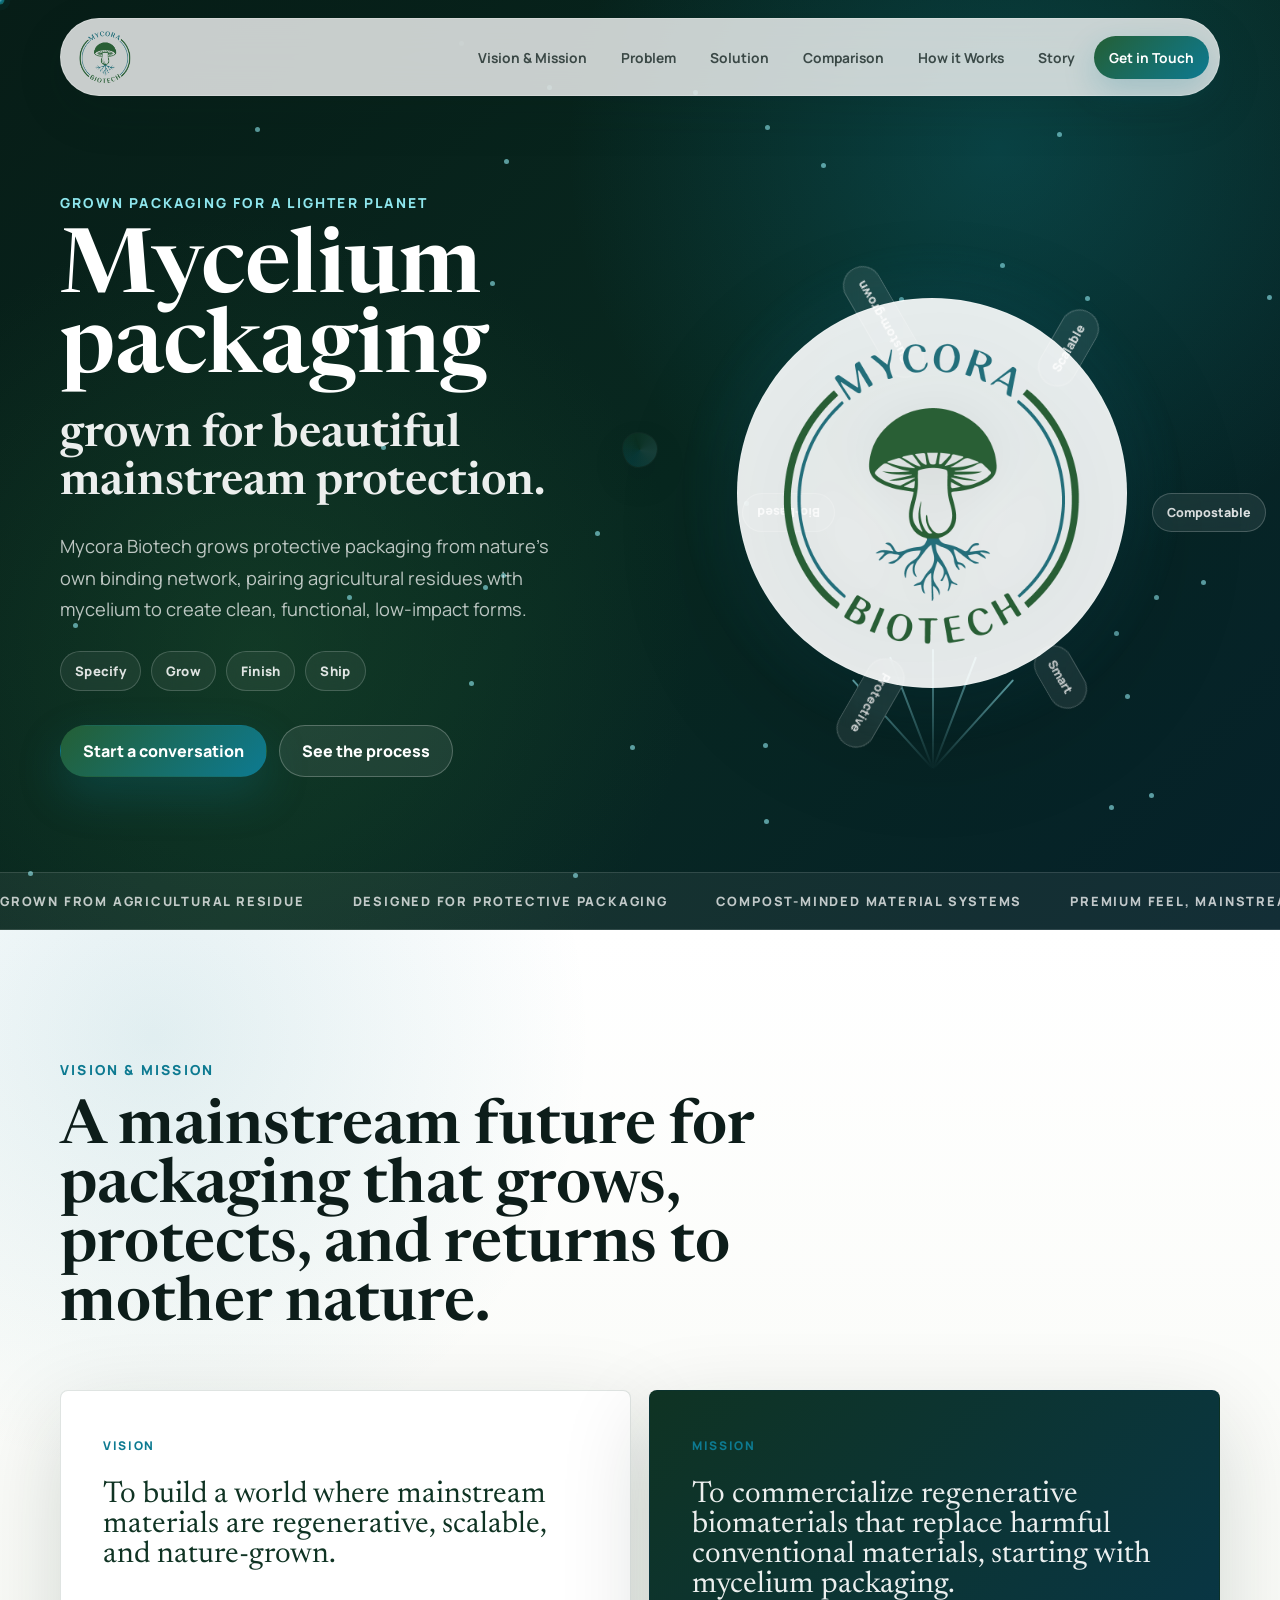
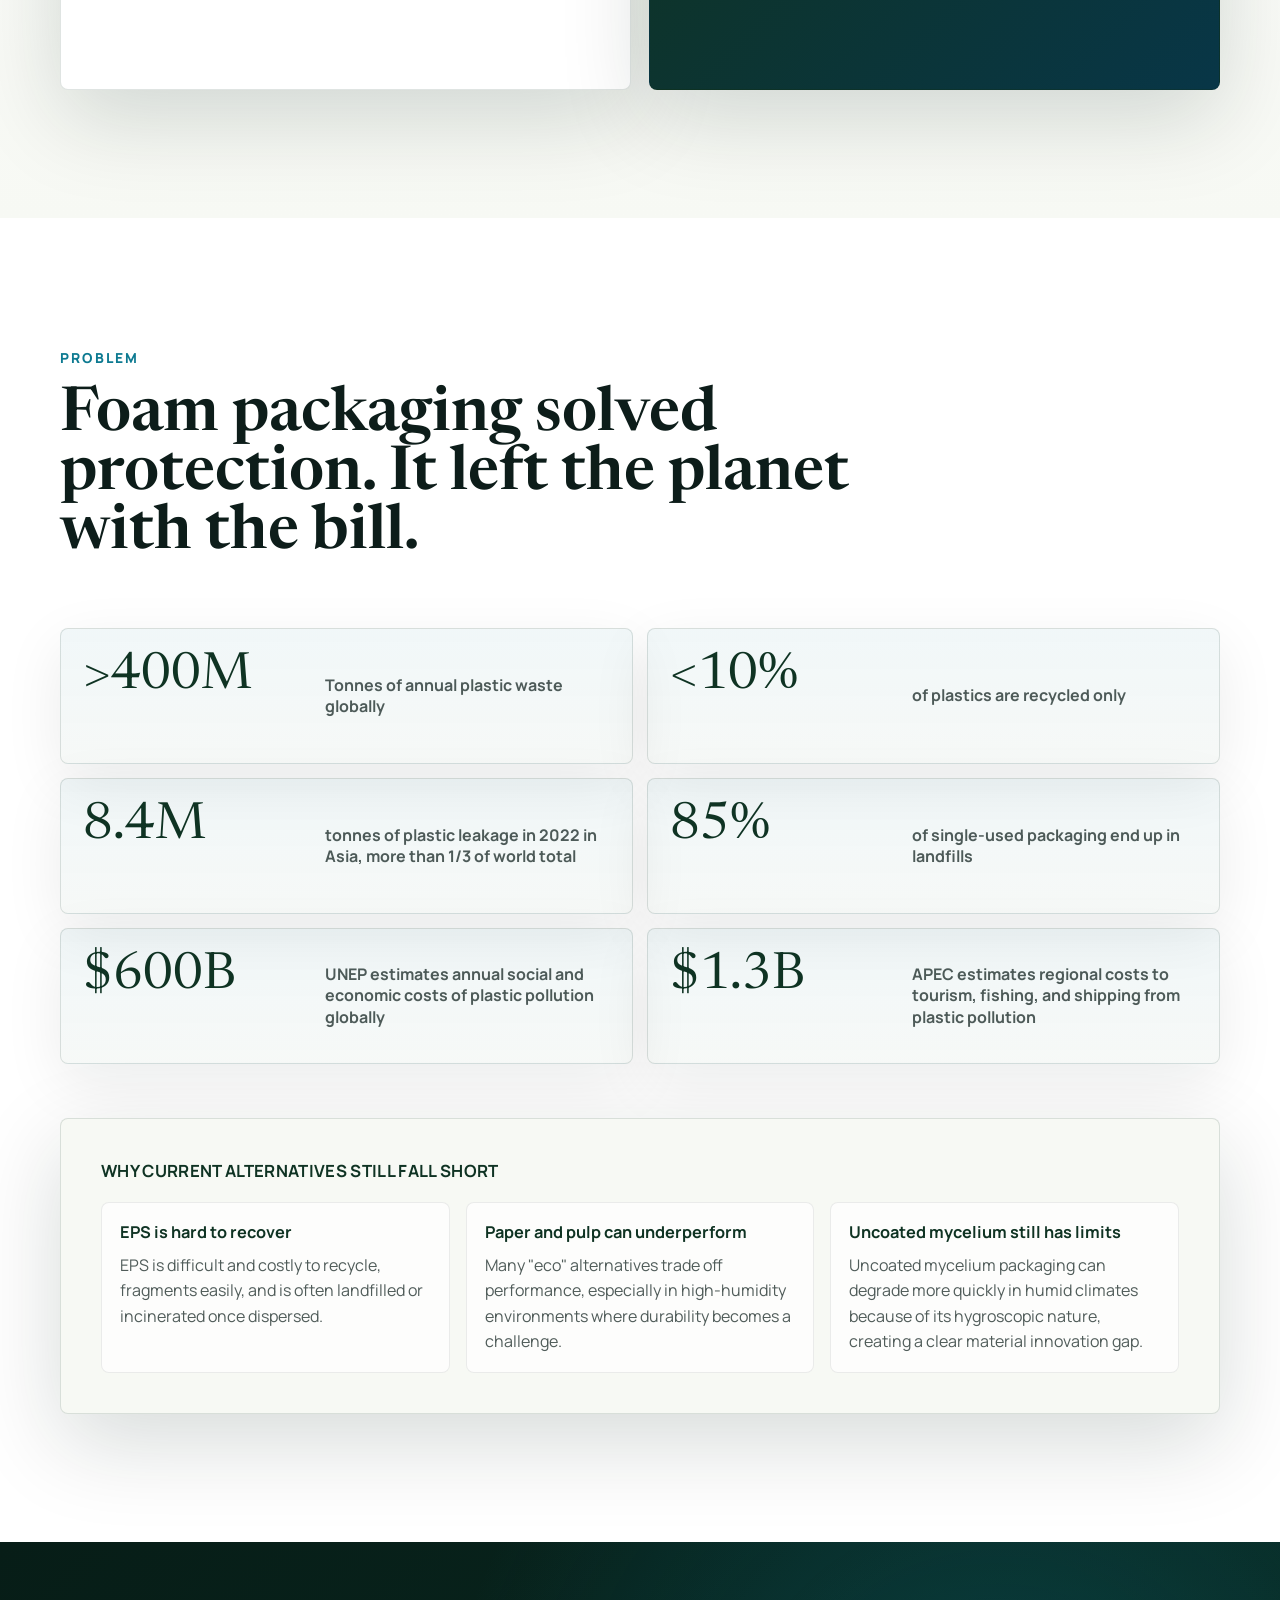
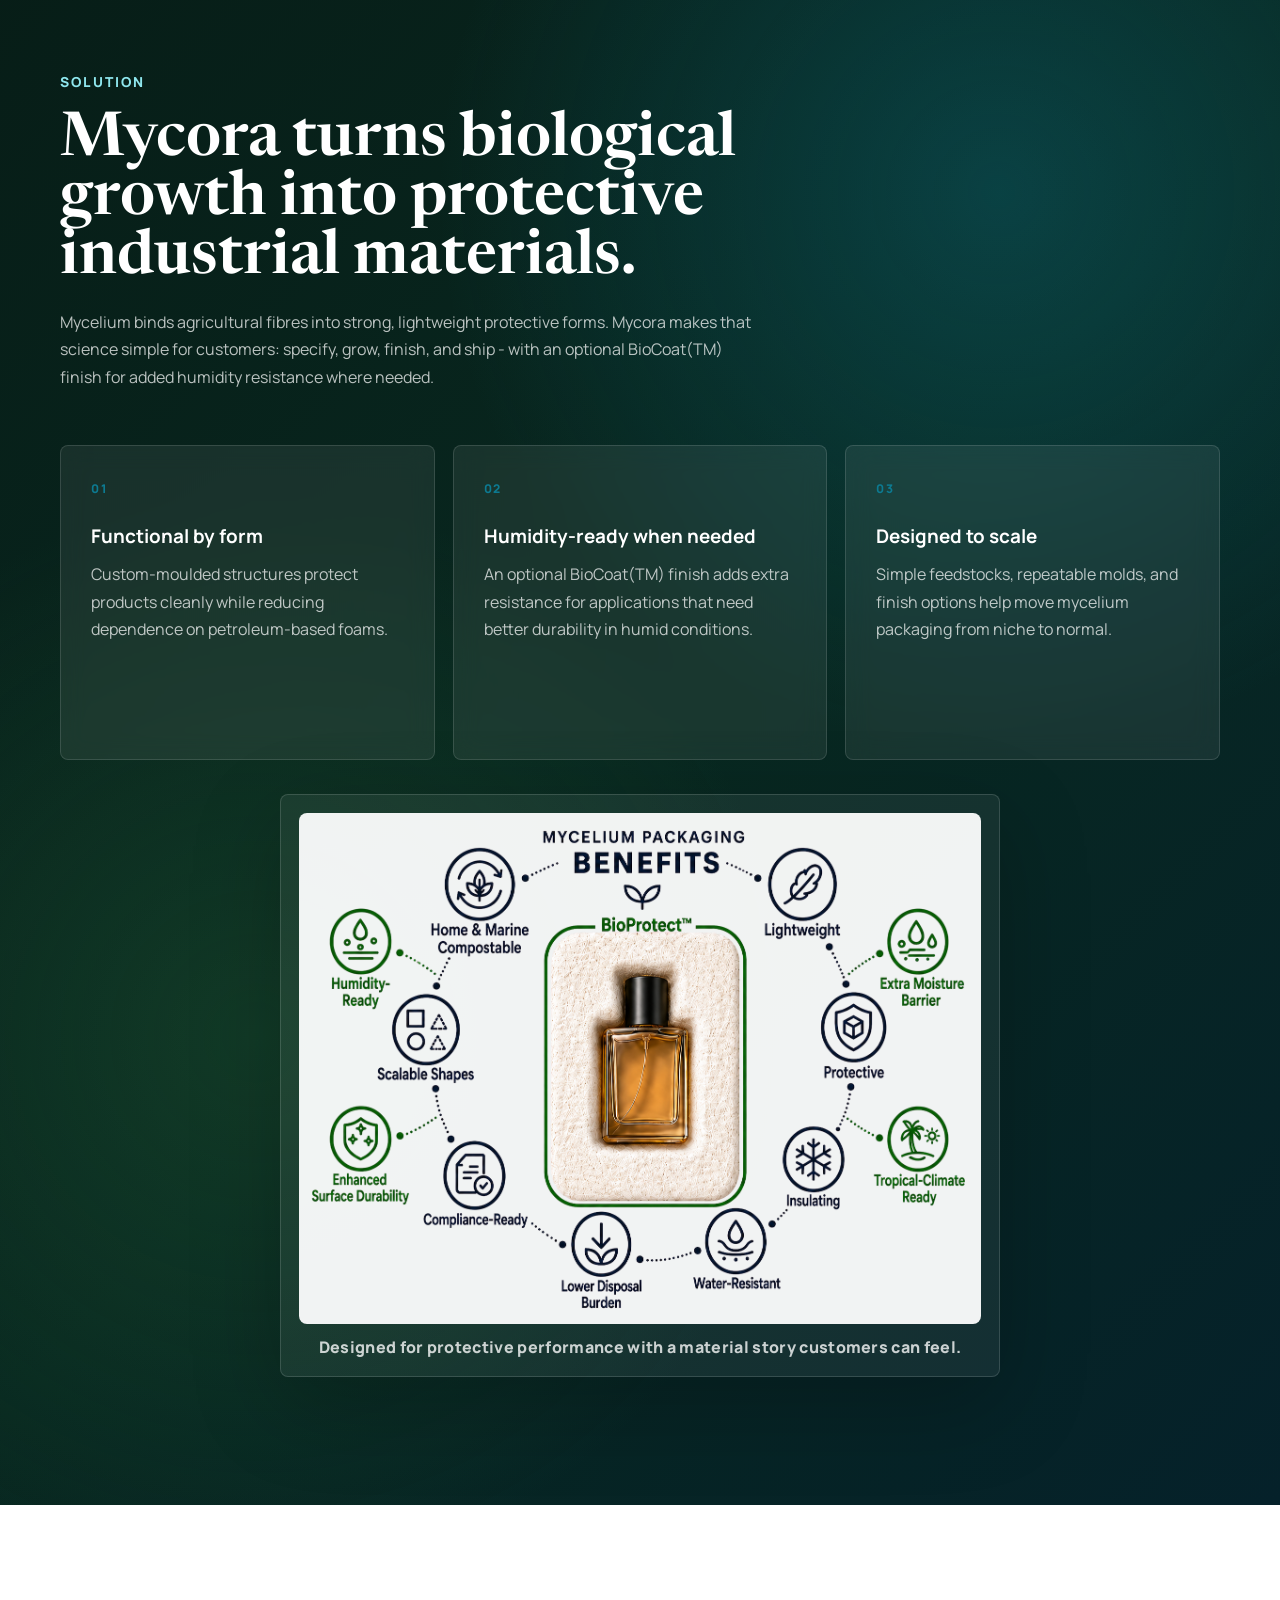
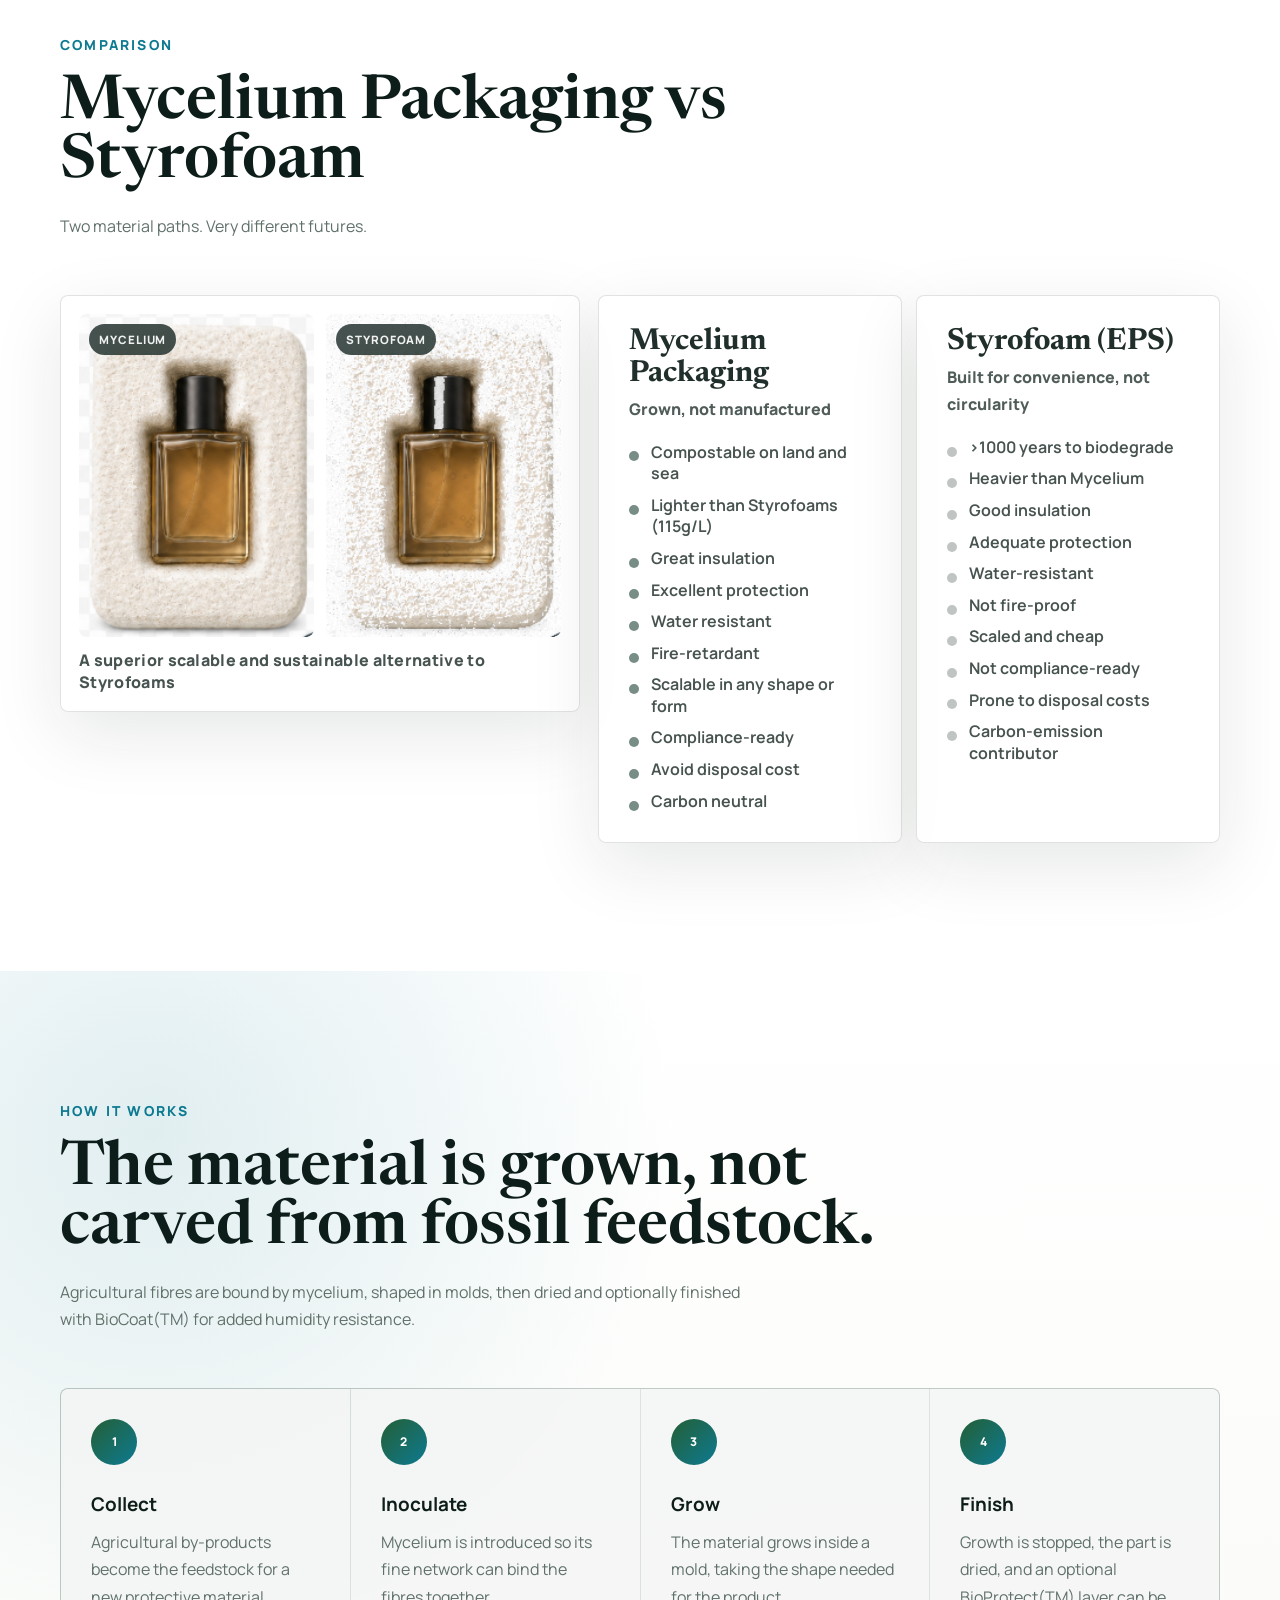
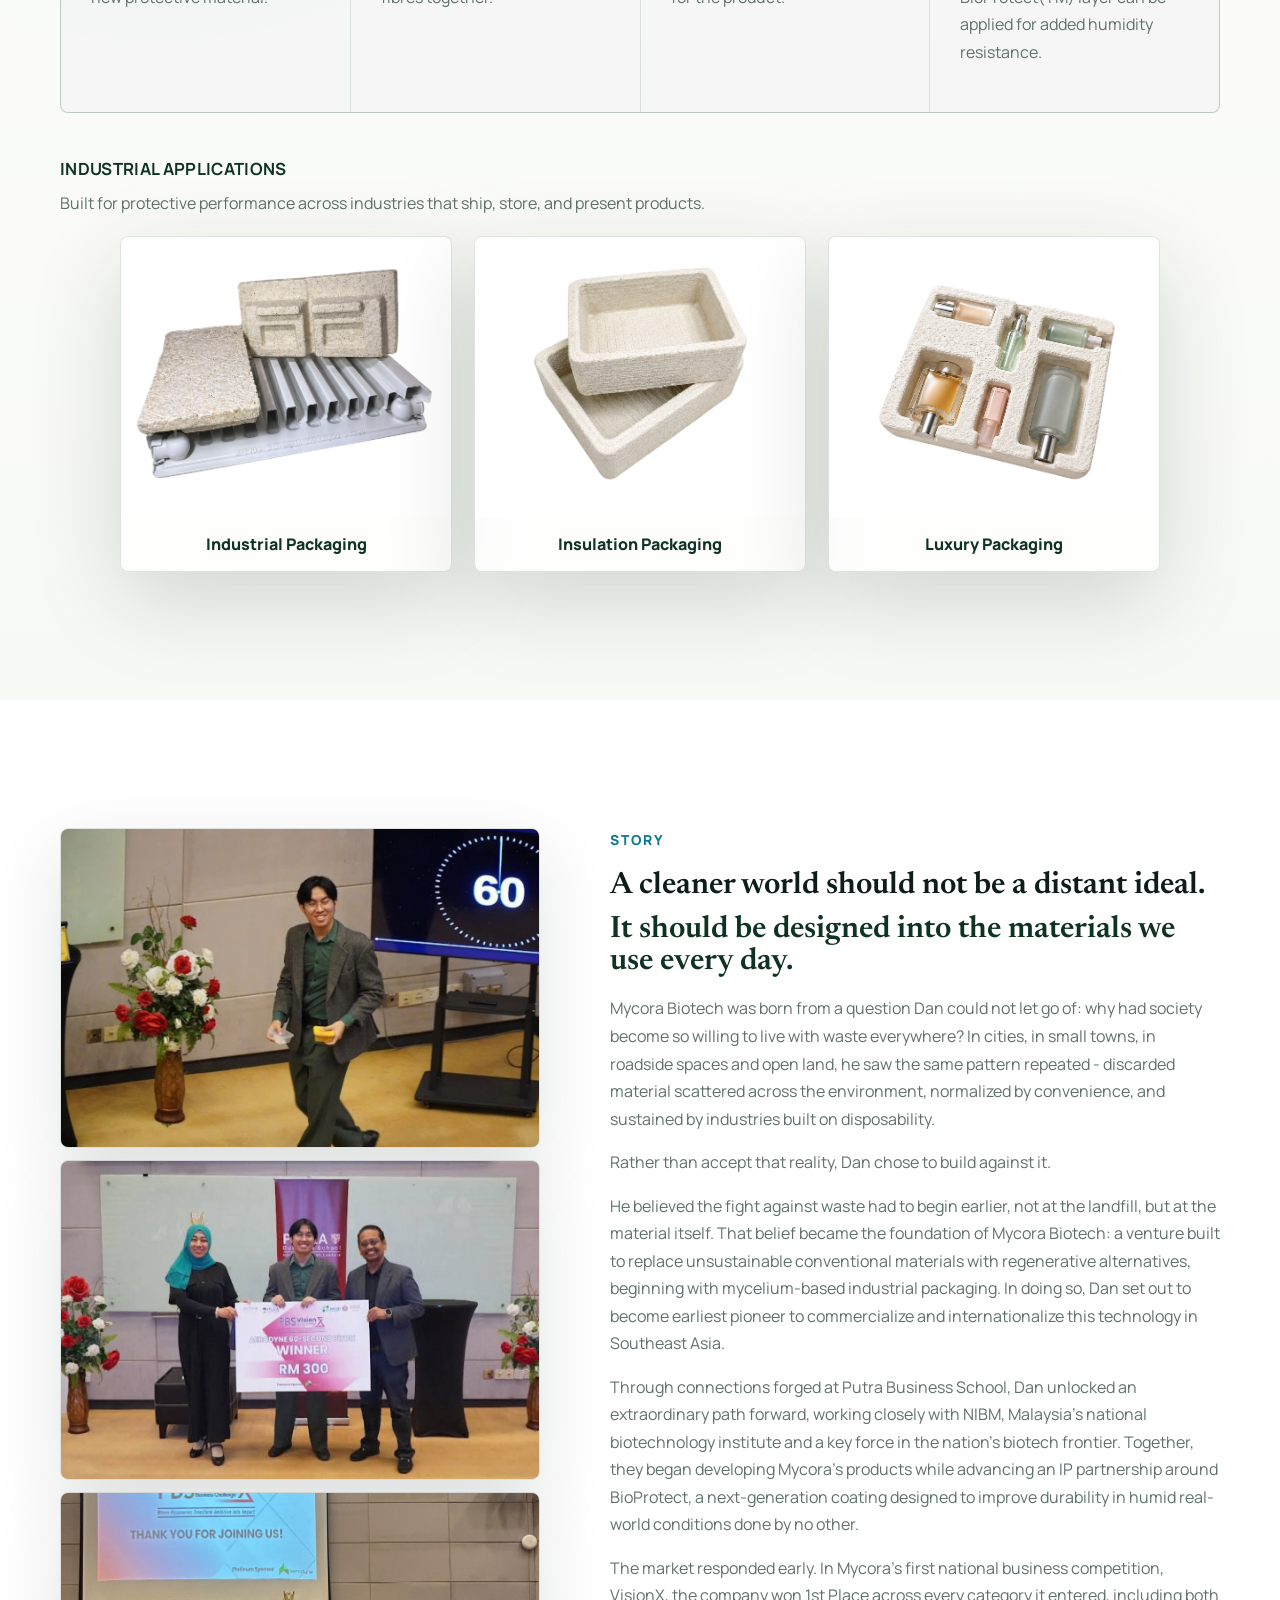
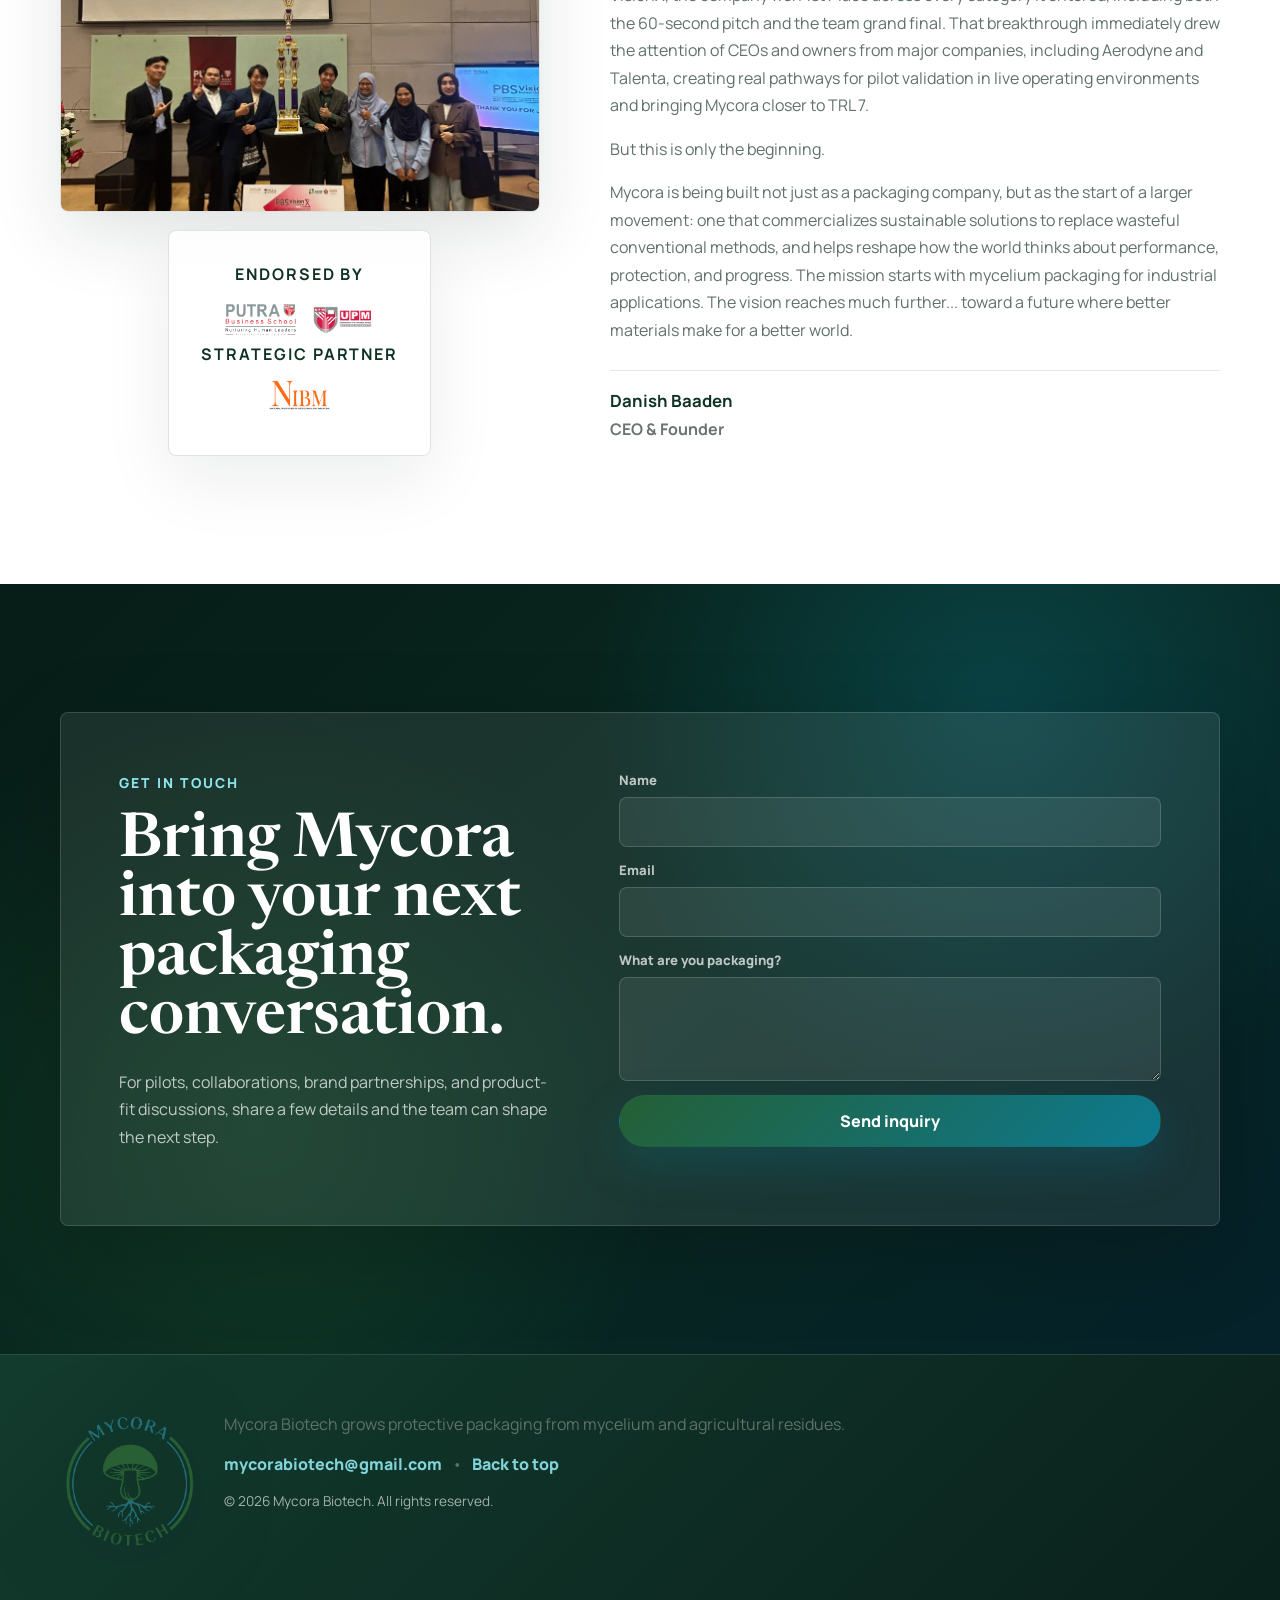
==== docs/index.html @ 782b8b65 "Publish site from docs for GitHub Pages" ====
﻿<!doctype html>
<html lang="en">
  <head>
    <meta charset="UTF-8" />
    <meta name="viewport" content="width=device-width, initial-scale=1.0" />
    <title>Mycora Biotech | Mycelium Packaging for a Mainstream Future</title>
    <meta
      name="description"
      content="Mycora Biotech creates functional, high-quality mycelium packaging designed to move sustainable protective packaging from premium niche to global mainstream."
    />
    <meta name="theme-color" content="#0f3323" />
    <link rel="icon" href="assets/favicon.png" type="image/png" />
    <link rel="shortcut icon" href="assets/favicon.png" type="image/png" />
    <link rel="apple-touch-icon" href="assets/favicon.png" />
    <link rel="preconnect" href="https://fonts.googleapis.com" />
    <link rel="preconnect" href="https://fonts.gstatic.com" crossorigin />
    <link
      href="https://fonts.googleapis.com/css2?family=Manrope:wght@300;400;500;600;700;800&family=Newsreader:opsz,wght@6..72,500;6..72,600&display=swap"
      rel="stylesheet"
    />
    <link rel="stylesheet" href="styles.css" />
  </head>
  <body>
    <div class="cursor" aria-hidden="true"></div>
    <div class="cursor-ring" aria-hidden="true"></div>

    <header class="site-header" data-header>
      <a class="brand" href="#top" aria-label="Mycora Biotech home">
        <img src="assets/mycora-logo.png" alt="Mycora Biotech logo" />
      </a>
      <button class="menu-toggle" type="button" aria-label="Open navigation" aria-expanded="false" data-menu-toggle>
        <span></span>
        <span></span>
      </button>
      <nav class="nav-links" data-nav>
        <a href="#vision">Vision &amp; Mission</a>
        <a href="#problem">Problem</a>
        <a href="#solution">Solution</a>
        <a href="#compare">Comparison</a>
        <a href="#how">How it Works</a>
        <a href="#story">Story</a>
        <a class="nav-cta" href="#contact">Get in Touch</a>
      </nav>
    </header>

    <main id="top">
      <section class="hero section-dark">
        <div class="hero-particles" aria-hidden="true"></div>
        <div class="hero-grid">
            <div class="hero-copy reveal">
              <p class="eyebrow">Grown packaging for a lighter planet</p>
            <h1>
              <span class="hero-title">Mycelium packaging</span>
              <span class="hero-subtitle">grown for beautiful mainstream protection.</span>
            </h1>
            <p class="hero-lede">
              Mycora Biotech grows protective packaging from nature's own binding network, pairing agricultural
              residues with mycelium to create clean, functional, low-impact forms.
            </p>
            <div class="hero-chips" aria-label="Process highlights">
              <span>Specify</span>
              <span>Grow</span>
              <span>Finish</span>
              <span>Ship</span>
            </div>
            <div class="hero-actions">
              <a class="button primary" href="#contact">Start a conversation</a>
              <a class="button ghost" href="#how">See the process</a>
            </div>
          </div>

          <div class="hero-stage reveal reveal-delay-1" aria-label="Animated Mycora mycelium packaging system">
            <div class="stage-glow"></div>
            <div class="orbit orbit-one">
              <span>Compostable</span>
              <span>Protective</span>
              <span>Custom-grown</span>
            </div>
            <div class="orbit orbit-two">
              <span>Smart</span>
              <span>Bio-based</span>
              <span>Scalable</span>
            </div>
            <div class="logo-shell">
              <img src="assets/mycora-logo.png" alt="" />
            </div>
            <div class="root-lines" aria-hidden="true">
              <i></i><i></i><i></i><i></i><i></i>
            </div>
          </div>
        </div>
        <div class="ticker" aria-hidden="true">
          <div class="ticker-track">
            <span>grown from agricultural residue</span>
            <span>designed for protective packaging</span>
            <span>compost-minded material systems</span>
            <span>premium feel, mainstream ambition</span>
            <span>grown from agricultural residue</span>
            <span>designed for protective packaging</span>
            <span>compost-minded material systems</span>
            <span>premium feel, mainstream ambition</span>
          </div>
        </div>
      </section>

      <section id="vision" class="section section-light vision-section">
        <div class="section-heading reveal">
          <p class="eyebrow">Vision &amp; Mission</p>
          <h2>A mainstream future for packaging that grows, protects, and returns to mother nature.</h2>
        </div>
        <div class="statement-grid">
          <article class="statement-card reveal reveal-delay-1">
            <span>Vision</span>
            <p>To build a world where mainstream materials are regenerative, scalable, and nature-grown.</p>
          </article>
          <article class="statement-card dark-card reveal reveal-delay-2">
            <span>Mission</span>
            <p>To commercialize regenerative biomaterials that replace harmful conventional materials, starting with mycelium packaging.</p>
          </article>
        </div>
      </section>

      <section id="problem" class="section section-white problem-section">
        <div class="section-heading reveal">
          <p class="eyebrow">Problem</p>
          <h2>Foam packaging solved protection. It left the planet with the bill.</h2>
        </div>
        <div class="problem-grid reveal reveal-delay-2" aria-label="Plastic waste impact highlights">
          <article class="impact-card">
            <span class="impact-num">&gt;400M</span>
            <span class="impact-desc">Tonnes of annual plastic waste globally</span>
          </article>
          <article class="impact-card">
            <span class="impact-num">&lt;10%</span>
            <span class="impact-desc">of plastics are recycled only</span>
          </article>
          <article class="impact-card">
            <span class="impact-num">8.4M</span>
            <span class="impact-desc">tonnes of plastic leakage in 2022 in Asia, more than 1/3 of world total</span>
          </article>
          <article class="impact-card">
            <span class="impact-num">85%</span>
            <span class="impact-desc">of single-used packaging end up in landfills</span>
          </article>
          <article class="impact-card">
            <span class="impact-num">$600B</span>
            <span class="impact-desc">
              UNEP estimates annual social and economic costs of plastic pollution globally
            </span>
          </article>
          <article class="impact-card">
            <span class="impact-num">$1.3B</span>
            <span class="impact-desc">
              APEC estimates regional costs to tourism, fishing, and shipping from plastic pollution
            </span>
          </article>
        </div>

        <div class="fall-short reveal reveal-delay-3">
          <h3>Why current alternatives still fall short</h3>
          <div class="fall-short-list">
            <article>
              <strong>EPS is hard to recover</strong>
              <p>
                EPS is difficult and costly to recycle, fragments easily, and is often landfilled or incinerated once
                dispersed.
              </p>
            </article>
            <article>
              <strong>Paper and pulp can underperform</strong>
              <p>
                Many "eco" alternatives trade off performance, especially in high-humidity environments where
                durability becomes a challenge.
              </p>
            </article>
            <article>
              <strong>Uncoated mycelium still has limits</strong>
              <p>
                Uncoated mycelium packaging can degrade more quickly in humid climates because of its hygroscopic
                nature, creating a clear material innovation gap.
              </p>
            </article>
          </div>
        </div>
      </section>

      <section id="solution" class="section section-dark solution-section">
        <div class="section-heading reveal">
          <p class="eyebrow">Solution</p>
          <h2>Mycora turns biological growth into protective industrial materials.</h2>
          <p>
            Mycelium binds agricultural fibres into strong, lightweight protective forms. Mycora makes that science
            simple for customers: specify, grow, finish, and ship - with an optional BioCoat(TM) finish for added humidity
            resistance where needed.
          </p>
        </div>
        <div class="solution-grid">
          <article class="feature reveal reveal-delay-1">
            <span class="feature-icon">01</span>
            <h3>Functional by form</h3>
            <p>Custom-moulded structures protect products cleanly while reducing dependence on petroleum-based foams.</p>
          </article>
          <article class="feature reveal reveal-delay-2">
            <span class="feature-icon">02</span>
            <h3>Humidity-ready when needed</h3>
            <p>
              An optional BioCoat(TM) finish adds extra resistance for applications that need better durability in humid
              conditions.
            </p>
          </article>
          <article class="feature reveal reveal-delay-3">
            <span class="feature-icon">03</span>
            <h3>Designed to scale</h3>
            <p>
              Simple feedstocks, repeatable molds, and finish options help move mycelium packaging from niche to normal.
            </p>
          </article>
        </div>

        <div class="solution-media reveal reveal-delay-2">
          <figure class="diagram-figure">
            <img src="assets/mycelium-benefits-transparent.png" alt="Mycelium packaging benefits diagram" />
            <figcaption>Designed for protective performance with a material story customers can feel.</figcaption>
          </figure>
        </div>
      </section>

      <section id="compare" class="section section-white compare-section">
        <div class="section-heading reveal">
          <p class="eyebrow">Comparison</p>
          <h2>Mycelium Packaging vs Styrofoam</h2>
          <p>Two material paths. Very different futures.</p>
        </div>
        <div class="compare-board reveal reveal-delay-1">
          <figure class="insert-figure compare-figure">
            <div class="insert-grid" aria-label="Mycelium and Styrofoam inserts">
              <div class="insert-shot">
                <span>Mycelium</span>
                <img src="assets/mycelium-insert.png" alt="Mycelium packaging insert holding a perfume bottle" />
              </div>
              <div class="insert-shot insert-shot-eps">
                <span>Styrofoam</span>
                <img src="assets/styrofoam-insert.png" alt="Styrofoam insert holding a perfume bottle" />
              </div>
            </div>
            <figcaption>A superior scalable and sustainable alternative to Styrofoams</figcaption>
          </figure>

          <div class="compare-cols" aria-label="Mycelium vs EPS comparison">
            <article class="compare-col">
              <h3>Mycelium Packaging</h3>
              <p class="compare-sub">Grown, not manufactured</p>
              <ul>
                <li>Compostable on land and sea</li>
                <li>Lighter than Styrofoams (115g/L)</li>
                <li>Great insulation</li>
                <li>Excellent protection</li>
                <li>Water resistant</li>
                <li>Fire-retardant</li>
                <li>Scalable in any shape or form</li>
                <li>Compliance-ready</li>
                <li>Avoid disposal cost</li>
                <li>Carbon neutral</li>
              </ul>
            </article>
            <article class="compare-col eps-col">
              <h3>Styrofoam (EPS)</h3>
              <p class="compare-sub">Built for convenience, not circularity</p>
              <ul>
                <li>&gt;1000 years to biodegrade</li>
                <li>Heavier than Mycelium</li>
                <li>Good insulation</li>
                <li>Adequate protection</li>
                <li>Water-resistant</li>
                <li>Not fire-proof</li>
                <li>Scaled and cheap</li>
                <li>Not compliance-ready</li>
                <li>Prone to disposal costs</li>
                <li>Carbon-emission contributor</li>
              </ul>
            </article>
          </div>
        </div>
      </section>

      <section id="how" class="section section-light process-section">
        <div class="section-heading reveal">
          <p class="eyebrow">How it Works</p>
          <h2>The material is grown, not carved from fossil feedstock.</h2>
          <p class="subline">
            Agricultural fibres are bound by mycelium, shaped in molds, then dried and optionally finished with BioCoat(TM)
            for added humidity resistance.
          </p>
        </div>
        <div class="process-line">
          <article class="process-step reveal">
            <span>1</span>
            <h3>Collect</h3>
            <p>Agricultural by-products become the feedstock for a new protective material.</p>
          </article>
          <article class="process-step reveal reveal-delay-1">
            <span>2</span>
            <h3>Inoculate</h3>
            <p>Mycelium is introduced so its fine network can bind the fibres together.</p>
          </article>
          <article class="process-step reveal reveal-delay-2">
            <span>3</span>
            <h3>Grow</h3>
            <p>The material grows inside a mold, taking the shape needed for the product.</p>
          </article>
          <article class="process-step reveal reveal-delay-3">
            <span>4</span>
            <h3>Finish</h3>
            <p>
              Growth is stopped, the part is dried, and an optional BioProtect(TM) layer can be applied for added humidity
              resistance.
            </p>
          </article>
        </div>

        <div class="apps-block reveal reveal-delay-2">
          <div class="apps-head">
            <h3>Industrial Applications</h3>
            <p>Built for protective performance across industries that ship, store, and present products.</p>
          </div>
          <div class="apps-grid" aria-label="Industrial applications">
            <article class="app-card">
              <img src="assets/industrial-packaging.png" alt="Industrial packaging example" />
              <span>Industrial Packaging</span>
            </article>
            <article class="app-card">
              <img src="assets/insulation-packaging.png" alt="Insulation packaging example" />
              <span>Insulation Packaging</span>
            </article>
            <article class="app-card">
              <img src="assets/luxury-packaging.png" alt="Luxury packaging example" />
              <span>Luxury Packaging</span>
            </article>
          </div>
        </div>
      </section>

      <section id="story" class="section section-white story-section">
        <div class="story-layout story-long">
          <div class="story-visual reveal">
            <div class="story-photos">
              <img src="assets/story-visionx-2.jpeg" alt="Person presenting at a business competition event" />
              <img src="assets/story-visionx-3.jpeg" alt="People holding an award check at an event" />
              <img src="assets/story-visionx-1.jpeg" alt="Group photo with a trophy and a champion banner" />
            </div>

            <div class="story-endorse">
              <h3>Endorsed by</h3>
              <div class="logo-row" aria-label="Endorsed by logos">
                <img src="assets/pbs-logo.png" alt="Putra Business School logo" />
                <img src="assets/upm-logo.png" alt="UPM logo" />
              </div>
              <h3 class="endorse-sub">Strategic partner</h3>
              <div class="logo-row" aria-label="Strategic partner logo">
                <img src="assets/nibm-logo.png" alt="NIBM logo" />
              </div>
            </div>
          </div>
          <div class="reveal reveal-delay-1">
            <p class="eyebrow">Story</p>
            <h2 class="story-headline">
              <span>A cleaner world should not be a distant ideal.</span>
              <span class="story-line2">It should be designed into the materials we use every day.</span>
            </h2>

            <p>
              Mycora Biotech was born from a question Dan could not let go of: why had society become so willing to
              live with waste everywhere? In cities, in small towns, in roadside spaces and open land, he saw the same
              pattern repeated - discarded material scattered across the environment, normalized by convenience, and
              sustained by industries built on disposability.
            </p>
            <p>Rather than accept that reality, Dan chose to build against it.</p>
            <p>
              He believed the fight against waste had to begin earlier, not at the landfill, but at the material
              itself. That belief became the foundation of Mycora Biotech: a venture built to replace unsustainable
              conventional materials with regenerative alternatives, beginning with mycelium-based industrial
              packaging. In doing so, Dan set out to become earliest pioneer to commercialize and internationalize this
              technology in Southeast Asia.
            </p>
            <p>
              Through connections forged at Putra Business School, Dan unlocked an extraordinary path forward, working
              closely with NIBM, Malaysia's national biotechnology institute and a key force in the nation's biotech
              frontier. Together, they began developing Mycora's products while advancing an IP partnership around
              BioProtect, a next-generation coating designed to improve durability in humid real-world conditions done
              by no other.
            </p>
            <p>
              The market responded early. In Mycora's first national business competition, VisionX, the company won 1st
              Place across every category it entered, including both the 60-second pitch and the team grand final. That
              breakthrough immediately drew the attention of CEOs and owners from major companies, including Aerodyne
              and Talenta, creating real pathways for pilot validation in live operating environments and bringing
              Mycora closer to TRL 7.
            </p>
            <p>But this is only the beginning.</p>
            <p>
              Mycora is being built not just as a packaging company, but as the start of a larger movement: one that
              commercializes sustainable solutions to replace wasteful conventional methods, and helps reshape how the
              world thinks about performance, protection, and progress. The mission starts with mycelium packaging for
              industrial applications. The vision reaches much further... toward a future where better materials make
              for a better world.
            </p>

            <div class="story-signature">
              <strong>Danish Baaden</strong>
              <span>CEO &amp; Founder</span>
            </div>
          </div>
        </div>
      </section>

      <section id="contact" class="section section-dark contact-section">
        <div class="contact-shell reveal">
          <div>
            <p class="eyebrow">Get in Touch</p>
            <h2>Bring Mycora into your next packaging conversation.</h2>
            <p>
              For pilots, collaborations, brand partnerships, and product-fit discussions, share a few details and the
              team can shape the next step.
            </p>
          </div>
          <form class="contact-form" action="mailto:hello@mycora.biotech" method="post" enctype="text/plain">
            <label>
              <span>Name</span>
              <input name="name" autocomplete="name" required />
            </label>
            <label>
              <span>Email</span>
              <input type="email" name="email" autocomplete="email" required />
            </label>
            <label>
              <span>What are you packaging?</span>
              <textarea name="message" rows="4" required></textarea>
            </label>
            <button class="button primary" type="submit">Send inquiry</button>
          </form>
        </div>
      </section>
    </main>

    <footer class="site-footer">
      <div class="footer-inner">
        <img class="footer-mark" src="assets/mycora-logo.png" alt="Mycora Biotech" />
        <div class="footer-meta">
          <p>Mycora Biotech grows protective packaging from mycelium and agricultural residues.</p>
          <p class="footer-links">
            <a href="mailto:mycorabiotech@gmail.com">mycorabiotech@gmail.com</a>
            <span aria-hidden="true">•</span>
            <a href="#top">Back to top</a>
          </p>
          <p class="footer-small">© <span id="year"></span> Mycora Biotech. All rights reserved.</p>
        </div>
      </div>
    </footer>

    <script src="script.js"></script>
  </body>
</html>
---- docs/styles.css ----
:root {
  --white: #ffffff;
  --paper: #f7f9f4;
  --mist: #e7f0ed;
  --green: #245f35;
  --green-dark: #0f3323;
  --green-deep: #071d17;
  --blue: #0d7a91;
  --blue-soft: #d8eef2;
  --ink: #0d1d1a;
  --muted: #60716a;
  --line: rgba(15, 51, 35, 0.13);
  --shadow: 0 28px 90px rgba(7, 29, 23, 0.16);
  --ease: cubic-bezier(0.16, 1, 0.3, 1);
}

* {
  box-sizing: border-box;
}

html {
  scroll-behavior: smooth;
}

body {
  margin: 0;
  font-family: "Manrope", system-ui, sans-serif;
  color: var(--ink);
  background: var(--paper);
  cursor: none;
  overflow-x: hidden;
}

a,
button,
input,
textarea {
  font: inherit;
}

a {
  color: inherit;
  text-decoration: none;
}

img {
  display: block;
  max-width: 100%;
}

.cursor,
.cursor-ring {
  position: fixed;
  z-index: 1000;
  left: 0;
  top: 0;
  pointer-events: none;
  transform: translate(-50%, -50%);
}

.cursor {
  width: 9px;
  height: 9px;
  border-radius: 999px;
  background: radial-gradient(circle at 30% 30%, #b9fff7, rgba(13, 122, 145, 0.95) 55%, rgba(36, 95, 53, 0.9));
  box-shadow: 0 0 0 6px rgba(13, 122, 145, 0.08);
  opacity: 0.95;
}

.cursor-ring {
  width: 34px;
  height: 34px;
  border: 0;
  border-radius: 46% 54% 56% 44% / 44% 46% 54% 56%;
  background:
    conic-gradient(
      from 220deg,
      rgba(13, 122, 145, 0.28),
      rgba(36, 95, 53, 0.24),
      rgba(142, 230, 237, 0.18),
      rgba(13, 122, 145, 0.28)
    );
  box-shadow: 0 0 0 1px rgba(255, 255, 255, 0.04), 0 14px 40px rgba(7, 29, 23, 0.18);
  filter: saturate(1.05);
  opacity: 0.68;
  animation: cursor-blob 6.2s ease-in-out infinite;
  transition: width 0.22s var(--ease), height 0.22s var(--ease), opacity 0.22s var(--ease), filter 0.22s var(--ease);
  transform: translate(-50%, -50%) rotate(var(--ring-rot, 0deg));
}

.cursor-ring.is-active {
  width: 50px;
  height: 50px;
  opacity: 0.82;
  filter: saturate(1.15) brightness(1.02);
}

.cursor-ring.is-press {
  width: 58px;
  height: 58px;
  opacity: 0.92;
}

.site-header {
  position: fixed;
  z-index: 100;
  top: 18px;
  left: 50%;
  display: flex;
  width: min(1160px, calc(100% - 32px));
  align-items: center;
  justify-content: space-between;
  gap: 24px;
  padding: 10px 10px 10px 16px;
  border: 1px solid rgba(255, 255, 255, 0.22);
  border-radius: 999px;
  background: rgba(255, 255, 255, 0.78);
  box-shadow: 0 16px 50px rgba(7, 29, 23, 0.12);
  backdrop-filter: blur(24px);
  transform: translateX(-50%);
  animation: slide-down 0.8s var(--ease) both;
}

.brand img {
  width: 56px;
  height: 56px;
  object-fit: contain;
}

.nav-links {
  display: flex;
  align-items: center;
  gap: 4px;
}

.nav-links a {
  padding: 12px 15px;
  border-radius: 999px;
  color: rgba(13, 29, 26, 0.76);
  font-size: 0.86rem;
  font-weight: 700;
  transition: color 0.2s ease, background 0.2s ease, transform 0.2s ease;
}

.nav-links a:hover {
  color: var(--green-dark);
  background: rgba(36, 95, 53, 0.08);
  transform: translateY(-1px);
}

.nav-links .nav-cta {
  color: var(--white);
  background: linear-gradient(135deg, var(--green), var(--blue));
  box-shadow: 0 12px 32px rgba(13, 122, 145, 0.22);
}

.menu-toggle {
  display: none;
}

.section {
  position: relative;
  overflow: hidden;
  padding: 128px max(24px, calc((100vw - 1160px) / 2));
}

.section-dark {
  color: var(--white);
  background:
    radial-gradient(circle at 78% 16%, rgba(13, 122, 145, 0.32), transparent 34%),
    radial-gradient(circle at 20% 70%, rgba(36, 95, 53, 0.34), transparent 36%),
    linear-gradient(135deg, var(--green-deep), #082820 52%, #05212a);
}

.section-light {
  background:
    radial-gradient(circle at 12% 12%, rgba(13, 122, 145, 0.12), transparent 32%),
    linear-gradient(180deg, #ffffff, var(--paper));
}

.section-white {
  background: var(--white);
}

.hero {
  min-height: 100svh;
  padding: 138px max(24px, calc((100vw - 1160px) / 2)) 0;
}

.hero-grid {
  position: relative;
  z-index: 2;
  display: grid;
  min-height: calc(100svh - 190px);
  grid-template-columns: minmax(0, 0.95fr) minmax(360px, 1.05fr);
  align-items: center;
  gap: 64px;
}

.eyebrow {
  margin: 0 0 18px;
  color: var(--blue);
  font-size: 0.86rem;
  font-weight: 800;
  letter-spacing: 0.16em;
  text-transform: uppercase;
}

.section-dark .eyebrow {
  color: #8ee6ed;
}

h1,
h2,
h3,
p {
  margin-top: 0;
}

h1,
h2 {
  font-family: "Newsreader", Georgia, serif;
  letter-spacing: 0;
}

h1 {
  max-width: 720px;
  margin-bottom: 24px;
  font-size: clamp(3.4rem, 5.8vw, 6.6rem);
  font-weight: 600;
  line-height: 0.97;
  overflow-wrap: normal;
}

.hero-title {
  display: block;
  font-size: 1.2em;
  line-height: 0.9;
}

.hero-subtitle {
  display: block;
  margin-top: 18px;
  font-size: 0.62em;
  line-height: 1.05;
  color: rgba(255, 255, 255, 0.92);
}

h2 {
  margin-bottom: 20px;
  font-size: clamp(2.35rem, 4.8vw, 5rem);
  font-weight: 600;
  line-height: 0.96;
}

h3 {
  margin-bottom: 12px;
  font-size: 1.18rem;
}

p {
  color: var(--muted);
  font-size: 1rem;
  line-height: 1.72;
}

.section-dark p {
  color: rgba(255, 255, 255, 0.72);
}

.hero-lede {
  max-width: 630px;
  font-size: 1.14rem;
}

.hero-chips {
  display: flex;
  flex-wrap: wrap;
  gap: 10px;
  margin-top: 26px;
}

.hero-chips span {
  border: 1px solid rgba(255, 255, 255, 0.18);
  border-radius: 999px;
  padding: 10px 14px;
  color: rgba(255, 255, 255, 0.86);
  background: rgba(255, 255, 255, 0.06);
  font-size: 0.82rem;
  font-weight: 800;
  letter-spacing: 0.02em;
  backdrop-filter: blur(12px);
  transition: transform 0.22s var(--ease), background 0.22s var(--ease);
}

.hero-chips span:hover {
  transform: translateY(-2px);
  background: rgba(255, 255, 255, 0.1);
}

.hero-actions {
  display: flex;
  flex-wrap: wrap;
  gap: 12px;
  margin-top: 34px;
  margin-bottom: 18px;
}

.button {
  display: inline-flex;
  min-height: 50px;
  align-items: center;
  justify-content: center;
  border: 1px solid transparent;
  border-radius: 999px;
  padding: 14px 22px;
  font-weight: 800;
  transition: transform 0.2s ease, box-shadow 0.2s ease, background 0.2s ease;
}

.button:hover {
  transform: translateY(-2px);
}

.button.primary {
  color: var(--white);
  background: linear-gradient(135deg, var(--green), var(--blue));
  box-shadow: 0 18px 44px rgba(13, 122, 145, 0.26);
}

.button.ghost {
  color: var(--white);
  border-color: rgba(255, 255, 255, 0.24);
  background: rgba(255, 255, 255, 0.08);
}

.hero-stage {
  position: relative;
  display: grid;
  min-height: 620px;
  place-items: center;
  overflow: visible;
}

.stage-glow {
  position: absolute;
  width: min(88vw, 520px);
  aspect-ratio: 1;
  border-radius: 50%;
  background: radial-gradient(circle, rgba(255, 255, 255, 0.18), rgba(13, 122, 145, 0.18) 42%, transparent 68%);
  filter: blur(2px);
  animation: hero-glow 4.8s ease-in-out infinite;
}

.logo-shell {
  position: relative;
  z-index: 3;
  display: grid;
  width: min(50vw, 390px);
  aspect-ratio: 1;
  place-items: center;
  border: 1px solid rgba(255, 255, 255, 0.2);
  border-radius: 50%;
  background: rgba(255, 255, 255, 0.9);
  box-shadow: 0 36px 120px rgba(0, 0, 0, 0.24);
  animation: float-logo 6.5s ease-in-out infinite;
}

.logo-shell img {
  width: 84%;
  filter: drop-shadow(0 12px 32px rgba(7, 29, 23, 0.12));
}

.orbit {
  position: absolute;
  inset: 50%;
  z-index: 2;
  animation: orbit 22s linear infinite;
}

.orbit-two {
  animation-duration: 30s;
  animation-direction: reverse;
}

.orbit span {
  position: absolute;
  display: inline-flex;
  width: max-content;
  align-items: center;
  border: 1px solid rgba(255, 255, 255, 0.2);
  border-radius: 999px;
  padding: 10px 14px;
  color: rgba(255, 255, 255, 0.86);
  background: rgba(255, 255, 255, 0.08);
  font-size: 0.78rem;
  font-weight: 800;
  backdrop-filter: blur(12px);
  animation: counter-orbit 22s linear infinite;
}

.orbit-two span {
  animation-duration: 30s;
  animation-direction: reverse;
}

.orbit span:nth-child(1) {
  transform: rotate(0deg) translateX(220px);
}

.orbit span:nth-child(2) {
  transform: rotate(120deg) translateX(220px);
}

.orbit span:nth-child(3) {
  transform: rotate(240deg) translateX(220px);
}

.orbit-two span:nth-child(1) {
  transform: rotate(60deg) translateX(190px);
}

.orbit-two span:nth-child(2) {
  transform: rotate(180deg) translateX(190px);
}

.orbit-two span:nth-child(3) {
  transform: rotate(300deg) translateX(190px);
}

.root-lines {
  position: absolute;
  z-index: 1;
  bottom: 34px;
  left: 50%;
  width: 290px;
  height: 150px;
  transform: translateX(-50%);
}

.root-lines i {
  position: absolute;
  bottom: 0;
  left: 50%;
  width: 2px;
  height: 120px;
  border-radius: 999px;
  background: linear-gradient(to top, transparent, rgba(142, 230, 237, 0.7));
  transform-origin: bottom;
  animation: root-sway 4s ease-in-out infinite;
}

.root-lines i:nth-child(1) { transform: rotate(-42deg); animation-delay: 0.2s; }
.root-lines i:nth-child(2) { transform: rotate(-21deg); animation-delay: 0.4s; }
.root-lines i:nth-child(3) { transform: rotate(0); animation-delay: 0.6s; }
.root-lines i:nth-child(4) { transform: rotate(21deg); animation-delay: 0.8s; }
.root-lines i:nth-child(5) { transform: rotate(42deg); animation-delay: 1s; }

.hero-particles span {
  position: absolute;
  width: 5px;
  height: 5px;
  border-radius: 50%;
  background: rgba(142, 230, 237, 0.62);
  animation: float-particle var(--duration, 8s) ease-in-out infinite;
  animation-delay: var(--delay, 0s);
}

.ticker {
  position: relative;
  z-index: 2;
  overflow: hidden;
  margin-top: 24px;
  margin-inline: calc(max(24px, (100vw - 1160px) / 2) * -1);
  border-top: 1px solid rgba(255, 255, 255, 0.12);
  border-bottom: 1px solid rgba(255, 255, 255, 0.12);
  background: rgba(255, 255, 255, 0.06);
}

.ticker-track {
  display: flex;
  width: max-content;
  gap: 48px;
  padding: 19px 0;
  color: rgba(255, 255, 255, 0.74);
  font-size: 0.8rem;
  font-weight: 800;
  letter-spacing: 0.14em;
  text-transform: uppercase;
  animation: ticker-scroll 28s linear infinite;
}

.section-heading {
  max-width: 820px;
  margin-bottom: 54px;
}

.section-heading p {
  max-width: 700px;
}

.statement-grid {
  display: grid;
  grid-template-columns: repeat(2, minmax(0, 1fr));
  gap: 18px;
}

.statement-card {
  min-height: 360px;
  padding: clamp(28px, 5vw, 54px);
  border: 1px solid var(--line);
  border-radius: 8px;
  background: var(--white);
  box-shadow: var(--shadow);
}

.vision-section .statement-card {
  min-height: 300px;
  padding: clamp(22px, 4vw, 42px);
}

.statement-card span,
.feature-icon,
.process-step span {
  display: inline-flex;
  margin-bottom: 26px;
  color: var(--blue);
  font-size: 0.75rem;
  font-weight: 900;
  letter-spacing: 0.14em;
  text-transform: uppercase;
}

.statement-card p {
  max-width: 570px;
  color: var(--green-dark);
  font-family: "Newsreader", Georgia, serif;
  font-size: clamp(1.65rem, 3.25vw, 3.2rem);
  line-height: 1;
}

.vision-section .statement-card p {
  font-size: clamp(1.3rem, 2.35vw, 2.4rem);
}

.statement-card.dark-card {
  color: var(--white);
  background: linear-gradient(135deg, var(--green-dark), #083647);
}

.statement-card.dark-card p {
  color: rgba(255, 255, 255, 0.92);
}

.split {
  display: grid;
  grid-template-columns: 0.92fr 1.08fr;
  gap: 70px;
  align-items: start;
}

.problem-copy {
  padding-top: 18px;
}

.problem-grid {
  display: grid;
  grid-template-columns: repeat(2, minmax(0, 1fr));
  gap: 14px;
  margin-top: 64px;
}

.impact-card {
  display: grid;
  grid-template-columns: 1fr 1.25fr;
  gap: 14px;
  min-height: 136px;
  padding: 22px 22px;
  border: 1px solid var(--line);
  border-radius: 8px;
  background: linear-gradient(180deg, rgba(13, 122, 145, 0.06), rgba(36, 95, 53, 0.04));
  box-shadow: 0 18px 60px rgba(7, 29, 23, 0.08);
  transition: transform 0.28s var(--ease), background 0.28s var(--ease);
}

.impact-card:hover {
  transform: translateY(-6px);
  background: linear-gradient(180deg, rgba(13, 122, 145, 0.1), rgba(36, 95, 53, 0.06));
}

.impact-num {
  font-family: "Newsreader", Georgia, serif;
  font-size: clamp(2.2rem, 4vw, 3.4rem);
  line-height: 1;
  color: var(--green-dark);
}

.impact-desc {
  color: rgba(13, 29, 26, 0.72);
  font-weight: 700;
  line-height: 1.35;
  align-self: center;
}

.fall-short {
  margin-top: 54px;
  padding: clamp(22px, 4vw, 40px);
  border: 1px solid var(--line);
  border-radius: 8px;
  background: var(--paper);
  box-shadow: var(--shadow);
}

.fall-short h3 {
  margin-bottom: 20px;
  color: var(--green-dark);
  font-size: 1.05rem;
  letter-spacing: 0.02em;
  text-transform: uppercase;
}

.fall-short-list {
  display: grid;
  grid-template-columns: repeat(3, minmax(0, 1fr));
  gap: 16px;
}

.fall-short-list article {
  padding: 18px 18px;
  border: 1px solid rgba(13, 29, 26, 0.08);
  border-radius: 8px;
  background: rgba(255, 255, 255, 0.68);
}

.fall-short-list strong {
  display: block;
  margin-bottom: 10px;
  color: var(--green-dark);
  font-size: 1.02rem;
}

.fall-short-list p {
  margin: 0;
  color: rgba(13, 29, 26, 0.72);
  line-height: 1.58;
}

.solution-grid {
  display: grid;
  grid-template-columns: repeat(3, minmax(0, 1fr));
  gap: 18px;
}

.feature {
  min-height: 315px;
  padding: 30px;
  border: 1px solid rgba(255, 255, 255, 0.13);
  border-radius: 8px;
  background: rgba(255, 255, 255, 0.07);
  backdrop-filter: blur(12px);
  transition: transform 0.28s var(--ease), background 0.28s var(--ease);
}

.feature:hover {
  background: rgba(255, 255, 255, 0.1);
  transform: translateY(-6px);
}

.feature h3 {
  color: var(--white);
}

.solution-media {
  margin-top: 34px;
  display: grid;
  justify-content: center;
}

.solution-compare {
  margin-top: 34px;
}

.compare-board {
  margin-top: 34px;
  display: grid;
  grid-template-columns: minmax(0, 520px) 1fr;
  gap: 18px;
  align-items: start;
}

.compare-figure {
  justify-self: start;
}

.compare-section .insert-figure {
  width: 100%;
  max-width: 560px;
  border: 1px solid rgba(13, 29, 26, 0.12);
  background: rgba(255, 255, 255, 0.82);
  box-shadow: 0 22px 70px rgba(7, 29, 23, 0.1);
}

.compare-section .insert-figure figcaption {
  color: rgba(13, 29, 26, 0.76);
}

.compare-section .compare-col {
  border: 1px solid rgba(13, 29, 26, 0.12);
  background: rgba(255, 255, 255, 0.76);
  box-shadow: 0 22px 70px rgba(7, 29, 23, 0.1);
}

.compare-section .compare-col h3 {
  color: rgba(13, 29, 26, 0.92);
}

.compare-section .compare-sub {
  color: rgba(13, 29, 26, 0.72);
}

.compare-section .compare-col li {
  color: rgba(13, 29, 26, 0.76);
}

.compare-section .compare-col li::before {
  background: rgba(15, 51, 35, 0.56);
}

.compare-section .eps-col li::before {
  background: rgba(13, 29, 26, 0.26);
}

@media (max-width: 980px) {
  .compare-board {
    grid-template-columns: 1fr;
    gap: 16px;
  }

  .compare-figure {
    max-width: 720px;
  }
}

.compare-cols {
  display: grid;
  grid-template-columns: 1fr 1fr;
  gap: 14px;
}

.compare-col {
  padding: clamp(20px, 3.2vw, 30px);
  border: 1px solid rgba(255, 255, 255, 0.14);
  border-radius: 8px;
  background: rgba(255, 255, 255, 0.07);
  box-shadow: 0 28px 90px rgba(0, 0, 0, 0.18);
}

.compare-col h3 {
  margin: 0 0 6px;
  color: rgba(255, 255, 255, 0.96);
  font-family: "Newsreader", Georgia, serif;
  font-size: 1.9rem;
  line-height: 1.06;
}

.compare-sub {
  margin: 0 0 18px;
  color: rgba(255, 255, 255, 0.7);
  font-weight: 850;
}

.compare-col ul {
  margin: 0;
  padding: 0;
  list-style: none;
  display: grid;
  gap: 10px;
}

.compare-col li {
  position: relative;
  padding-left: 22px;
  color: rgba(255, 255, 255, 0.78);
  font-weight: 650;
  line-height: 1.35;
}

.compare-col li::before {
  content: "";
  position: absolute;
  left: 0;
  top: 0.62em;
  width: 10px;
  height: 10px;
  border-radius: 999px;
  background: rgba(142, 230, 237, 0.65);
}

.eps-col li::before {
  background: rgba(255, 255, 255, 0.38);
}

.insert-figure {
  margin: 0;
  display: grid;
  gap: 12px;
  width: min(520px, 100%);
  padding: 18px;
  border: 1px solid rgba(255, 255, 255, 0.14);
  border-radius: 8px;
  background: rgba(255, 255, 255, 0.06);
  box-shadow: 0 28px 90px rgba(0, 0, 0, 0.22);
}

.insert-grid {
  display: grid;
  grid-template-columns: 1fr 1fr;
  gap: 12px;
}

.insert-shot {
  position: relative;
  overflow: hidden;
  border-radius: 8px;
  background: rgba(255, 255, 255, 0.92);
}

.insert-shot img {
  width: 100%;
  height: 100%;
  object-fit: cover;
}

.insert-shot span {
  position: absolute;
  left: 10px;
  top: 10px;
  display: inline-flex;
  align-items: center;
  border-radius: 999px;
  padding: 8px 10px;
  background: rgba(13, 29, 26, 0.76);
  color: rgba(255, 255, 255, 0.92);
  font-size: 0.72rem;
  font-weight: 900;
  letter-spacing: 0.08em;
  text-transform: uppercase;
  backdrop-filter: blur(10px);
}

.insert-figure figcaption {
  color: rgba(255, 255, 255, 0.78);
  font-weight: 800;
  letter-spacing: 0.02em;
}

.process-line {
  display: grid;
  grid-template-columns: repeat(4, minmax(0, 1fr));
  gap: 1px;
  overflow: hidden;
  border: 1px solid var(--line);
  border-radius: 8px;
  background: var(--line);
}

.process-step {
  min-height: 310px;
  padding: 30px;
  background: rgba(255, 255, 255, 0.72);
}

.process-step span {
  display: grid;
  width: 46px;
  height: 46px;
  place-items: center;
  border-radius: 50%;
  color: var(--white);
  background: linear-gradient(135deg, var(--green), var(--blue));
  letter-spacing: 0;
}

.subline {
  max-width: 760px;
  margin-top: 12px;
}

.story-layout {
  display: grid;
  grid-template-columns: 0.88fr 1.12fr;
  align-items: center;
  gap: 70px;
}

.story-long {
  align-items: start;
}

.story-visual {
  display: grid;
  min-height: 520px;
  place-items: start;
}

.story-photos {
  width: 100%;
  display: grid;
  gap: 12px;
}

.story-photos img {
  width: 100%;
  border-radius: 8px;
  border: 1px solid rgba(13, 29, 26, 0.12);
  box-shadow: 0 22px 70px rgba(7, 29, 23, 0.12);
  object-fit: cover;
  max-height: 320px;
}

.story-headline {
  margin-bottom: 18px;
  font-size: clamp(1.65rem, 2.4vw, 2.4rem);
  line-height: 1.04;
}

.story-headline span {
  display: block;
}

.story-line2 {
  margin-top: 12px;
  color: var(--green-dark);
}

.diagram-figure {
  margin: 0;
  display: grid;
  gap: 12px;
  width: min(720px, 100%);
  margin-inline: auto;
  padding: 18px;
  border: 1px solid rgba(255, 255, 255, 0.14);
  border-radius: 8px;
  background: rgba(255, 255, 255, 0.06);
  box-shadow: 0 28px 90px rgba(0, 0, 0, 0.22);
}

.diagram-figure img {
  width: 100%;
  border-radius: 8px;
  background: rgba(255, 255, 255, 0.94);
}

.diagram-figure figcaption {
  color: rgba(255, 255, 255, 0.78);
  font-weight: 800;
  letter-spacing: 0.02em;
  text-align: center;
}

.apps-block {
  margin-top: 44px;
}

.apps-head h3 {
  margin: 0 0 10px;
  color: var(--green-dark);
  font-size: 1.05rem;
  letter-spacing: 0.02em;
  text-transform: uppercase;
}

.apps-head p {
  margin: 0 0 18px;
  max-width: 720px;
}

.apps-grid {
  display: grid;
  grid-template-columns: repeat(3, minmax(0, 1fr));
  gap: 22px;
  max-width: 1040px;
  margin-inline: auto;
}

.app-card {
  border: 1px solid var(--line);
  border-radius: 8px;
  overflow: hidden;
  background: rgba(255, 255, 255, 0.8);
  box-shadow: var(--shadow);
  transition: transform 0.28s var(--ease);
  text-align: center;
}

.app-card:hover {
  transform: translateY(-6px);
}

.app-card img {
  width: 100%;
  height: 280px;
  object-fit: contain;
  background: #fff;
}

.app-card span {
  display: block;
  padding: 16px 16px;
  color: var(--green-dark);
  font-weight: 900;
}

.story-endorse {
  margin-top: 18px;
  padding: 32px;
  max-width: 460px;
  margin-inline: auto;
  text-align: center;
  border: 1px solid rgba(13, 29, 26, 0.12);
  border-radius: 8px;
  background: rgba(255, 255, 255, 0.86);
  box-shadow: 0 22px 70px rgba(7, 29, 23, 0.08);
}

.story-endorse h3 {
  margin: 0 0 12px;
  color: var(--green-dark);
  font-size: 1rem;
  letter-spacing: 0.12em;
  text-transform: uppercase;
}

.endorse-sub {
  margin-top: 22px;
}

.logo-row {
  display: flex;
  flex-wrap: wrap;
  gap: 12px;
  align-items: center;
}

.story-endorse .logo-row img {
  height: 46px;
  width: auto;
  object-fit: contain;
  filter: saturate(1.05) contrast(1.05);
}

.story-endorse .logo-row {
  justify-content: center;
}

.contact-notes {
  display: grid;
  gap: 10px;
  margin-top: 18px;
}

.contact-notes span {
  display: inline-flex;
  align-items: center;
  border: 1px solid rgba(255, 255, 255, 0.14);
  border-radius: 999px;
  padding: 10px 14px;
  color: rgba(255, 255, 255, 0.8);
  background: rgba(255, 255, 255, 0.06);
  font-weight: 800;
}

.contact-direct {
  margin: 18px 0 0;
  color: rgba(255, 255, 255, 0.76);
  font-weight: 750;
}

.contact-direct a {
  color: rgba(142, 230, 237, 0.9);
  font-weight: 900;
  text-decoration: none;
}

.contact-direct a:hover {
  text-decoration: underline;
}

.story-signature {
  margin-top: 26px;
  display: grid;
  gap: 6px;
  padding-top: 18px;
  border-top: 1px solid rgba(13, 29, 26, 0.1);
}

.story-signature strong {
  font-size: 1.05rem;
  color: var(--green-dark);
}

.story-signature span {
  color: rgba(13, 29, 26, 0.62);
  font-weight: 700;
}

.petri {
  position: relative;
  width: min(80vw, 420px);
  aspect-ratio: 1;
  border: 1px solid rgba(36, 95, 53, 0.16);
  border-radius: 50%;
  background: radial-gradient(circle, #ffffff 0 28%, #e5f2ec 29% 58%, #cce9e8 59% 100%);
  box-shadow: var(--shadow);
  animation: float-up 5.5s ease-in-out infinite;
}

.petri span {
  position: absolute;
  left: 50%;
  top: 50%;
  width: 2px;
  height: 42%;
  background: linear-gradient(to top, transparent, var(--green));
  transform-origin: bottom;
}

.petri span:nth-child(1) { transform: translate(-50%, -100%) rotate(24deg); }
.petri span:nth-child(2) { transform: translate(-50%, -100%) rotate(96deg); }
.petri span:nth-child(3) { transform: translate(-50%, -100%) rotate(188deg); }
.petri span:nth-child(4) { transform: translate(-50%, -100%) rotate(284deg); }

.story-points {
  display: flex;
  flex-wrap: wrap;
  gap: 10px;
  margin-top: 32px;
}

.story-points span {
  border: 1px solid var(--line);
  border-radius: 999px;
  padding: 10px 14px;
  color: var(--green-dark);
  background: var(--paper);
  font-weight: 800;
}

.contact-shell {
  display: grid;
  grid-template-columns: 0.9fr 1.1fr;
  gap: 56px;
  align-items: start;
  padding: clamp(28px, 5vw, 58px);
  border: 1px solid rgba(255, 255, 255, 0.14);
  border-radius: 8px;
  background: rgba(255, 255, 255, 0.08);
  box-shadow: 0 28px 90px rgba(0, 0, 0, 0.2);
}

.contact-form {
  display: grid;
  gap: 14px;
}

.contact-form label {
  display: grid;
  gap: 8px;
  color: rgba(255, 255, 255, 0.72);
  font-size: 0.82rem;
  font-weight: 800;
}

.contact-form input,
.contact-form textarea {
  width: 100%;
  border: 1px solid rgba(255, 255, 255, 0.16);
  border-radius: 8px;
  padding: 15px 16px;
  color: var(--white);
  outline: none;
  background: rgba(255, 255, 255, 0.08);
  transition: border-color 0.2s ease, background 0.2s ease;
}

.contact-form input:focus,
.contact-form textarea:focus {
  border-color: rgba(142, 230, 237, 0.7);
  background: rgba(255, 255, 255, 0.12);
}

.reveal {
  opacity: 1;
  transform: none;
}

/* Only apply "hidden until revealed" when JS is active, so the site never renders blank. */
html.has-reveal .reveal {
  opacity: 0;
  transform: translateY(48px);
  transition: opacity 0.9s var(--ease), transform 0.9s var(--ease);
}

html.has-reveal .reveal.visible {
  opacity: 1;
  transform: translateY(0);
}

.reveal-delay-1 { transition-delay: 0.12s; }
.reveal-delay-2 { transition-delay: 0.24s; }
.reveal-delay-3 { transition-delay: 0.38s; }

@keyframes slide-down {
  from { opacity: 0; transform: translate(-50%, -16px); }
  to { opacity: 1; transform: translate(-50%, 0); }
}

@keyframes float-particle {
  0%, 100% { opacity: var(--opacity, 0.18); transform: translate(0) rotate(0); }
  30% { transform: translate(16px, -24px) rotate(45deg); }
  55% { opacity: calc(var(--opacity, 0.18) * 1.8); transform: translate(-10px, -42px) rotate(90deg); }
  78% { transform: translate(18px, -18px) rotate(135deg); }
}

@keyframes float-logo {
  0%, 100% { transform: translateY(0) rotate(-1deg); }
  35% { transform: translateY(-18px) rotate(1deg); }
  68% { transform: translateY(-9px) rotate(-0.5deg); }
}

@keyframes hero-glow {
  0%, 100% { opacity: 0.56; transform: scale(1); }
  50% { opacity: 1; transform: scale(1.12); }
}

@keyframes orbit {
  from { transform: rotate(0deg); }
  to { transform: rotate(360deg); }
}

@keyframes counter-orbit {
  from { rotate: 0deg; }
  to { rotate: -360deg; }
}

@keyframes root-sway {
  0%, 100% { opacity: 0.42; height: 110px; }
  50% { opacity: 0.82; height: 136px; }
}

@keyframes ticker-scroll {
  from { transform: translateX(0); }
  to { transform: translateX(-50%); }
}

@keyframes shimmer {
  0%, 100% { filter: saturate(1) brightness(1); }
  50% { filter: saturate(1.15) brightness(1.03); }
}

@keyframes cursor-blob {
  0%, 100% { border-radius: 46% 54% 56% 44% / 44% 46% 54% 56%; }
  33% { border-radius: 52% 48% 45% 55% / 54% 42% 58% 46%; }
  66% { border-radius: 45% 55% 52% 48% / 48% 58% 42% 52%; }
}

@keyframes float-up {
  0%, 100% { transform: translateY(0); }
  50% { transform: translateY(-12px); }
}

@media (max-width: 980px) {
  body {
    cursor: auto;
  }

  .cursor,
  .cursor-ring {
    display: none;
  }

  .menu-toggle {
    display: grid;
    width: 48px;
    height: 48px;
    place-items: center;
    border: 0;
    border-radius: 50%;
    background: var(--green-dark);
  }

  .menu-toggle span {
    width: 18px;
    height: 2px;
    background: var(--white);
  }

  .nav-links {
    position: absolute;
    top: calc(100% + 10px);
    right: 0;
    left: 0;
    display: none;
    flex-direction: column;
    align-items: stretch;
    border: 1px solid var(--line);
    border-radius: 8px;
    padding: 10px;
    background: rgba(255, 255, 255, 0.96);
    box-shadow: var(--shadow);
  }

  .nav-links.is-open {
    display: flex;
  }

  .nav-links a {
    padding: 13px 15px;
  }

  .hero-grid,
  .split,
  .story-layout,
  .contact-shell,
  .statement-grid,
  .solution-grid {
    grid-template-columns: 1fr;
  }

  .hero-grid {
    min-height: auto;
    padding-bottom: 48px;
    gap: 92px;
  }

  .hero-stage {
    min-height: 470px;
  }

  .process-line {
    grid-template-columns: 1fr 1fr;
  }

  .problem-grid {
    grid-template-columns: 1fr 1fr;
  }

  .fall-short-list {
    grid-template-columns: 1fr;
  }

  .solution-media {
    justify-content: center;
  }

  .insert-grid {
    grid-template-columns: 1fr;
  }

  .compare-cols {
    grid-template-columns: 1fr;
  }

  .apps-grid {
    grid-template-columns: 1fr;
  }
}

@media (max-width: 640px) {
  .section,
  .hero {
    padding-inline: 18px;
  }

  .hero {
    padding-top: 118px;
  }

  h1 {
    max-width: 100%;
    font-size: clamp(2.85rem, 12.4vw, 3.35rem);
    line-height: 1.02;
  }

  .hero-title {
    font-size: 1.05em;
    line-height: 0.95;
  }

  .hero-subtitle {
    margin-top: 12px;
    font-size: 0.78em;
    line-height: 1.08;
  }

  h2 {
    font-size: clamp(2.2rem, 12vw, 3.4rem);
  }

  .hero-stage {
    min-height: 370px;
  }

  .orbit span {
    display: none;
  }

  .process-line,
  .problem-grid {
    grid-template-columns: 1fr;
  }

  .slide-arrow {
    width: 2px;
    height: 52px;
    justify-self: center;
  }

  .slide-arrow::after {
    right: 50%;
    top: auto;
    bottom: 0;
    transform: translateX(50%) rotate(135deg);
  }

  .statement-card,
  .feature,
  .process-step {
    min-height: auto;
  }

  .ticker-track {
    gap: 28px;
  }
}

@media (prefers-reduced-motion: reduce) {
  *,
  *::before,
  *::after {
    scroll-behavior: auto !important;
    animation-duration: 0.01ms !important;
    animation-iteration-count: 1 !important;
    transition-duration: 0.01ms !important;
  }
}

.site-footer {
  padding: 56px max(24px, calc((100vw - 1160px) / 2));
  border-top: 1px solid rgba(255, 255, 255, 0.12);
  background: linear-gradient(135deg, rgba(9, 51, 37, 0.96), rgba(5, 29, 23, 0.98));
  color: rgba(255, 255, 255, 0.78);
}

.footer-inner {
  display: grid;
  grid-template-columns: 140px 1fr;
  gap: 24px;
  align-items: start;
}

.footer-mark {
  width: 100%;
  max-width: 140px;
  height: auto;
  filter: drop-shadow(0 18px 50px rgba(0, 0, 0, 0.28));
}

.footer-meta p {
  margin: 0;
}

.footer-meta p + p {
  margin-top: 12px;
}

.footer-links {
  display: flex;
  flex-wrap: wrap;
  gap: 10px;
  align-items: center;
}

.footer-links a {
  color: rgba(142, 230, 237, 0.9);
  font-weight: 850;
  text-decoration: none;
}

.footer-links a:hover {
  text-decoration: underline;
}

.footer-small {
  font-size: 0.85rem;
  color: rgba(255, 255, 255, 0.62);
}

@media (max-width: 980px) {
  .footer-inner {
    grid-template-columns: 1fr;
  }
}
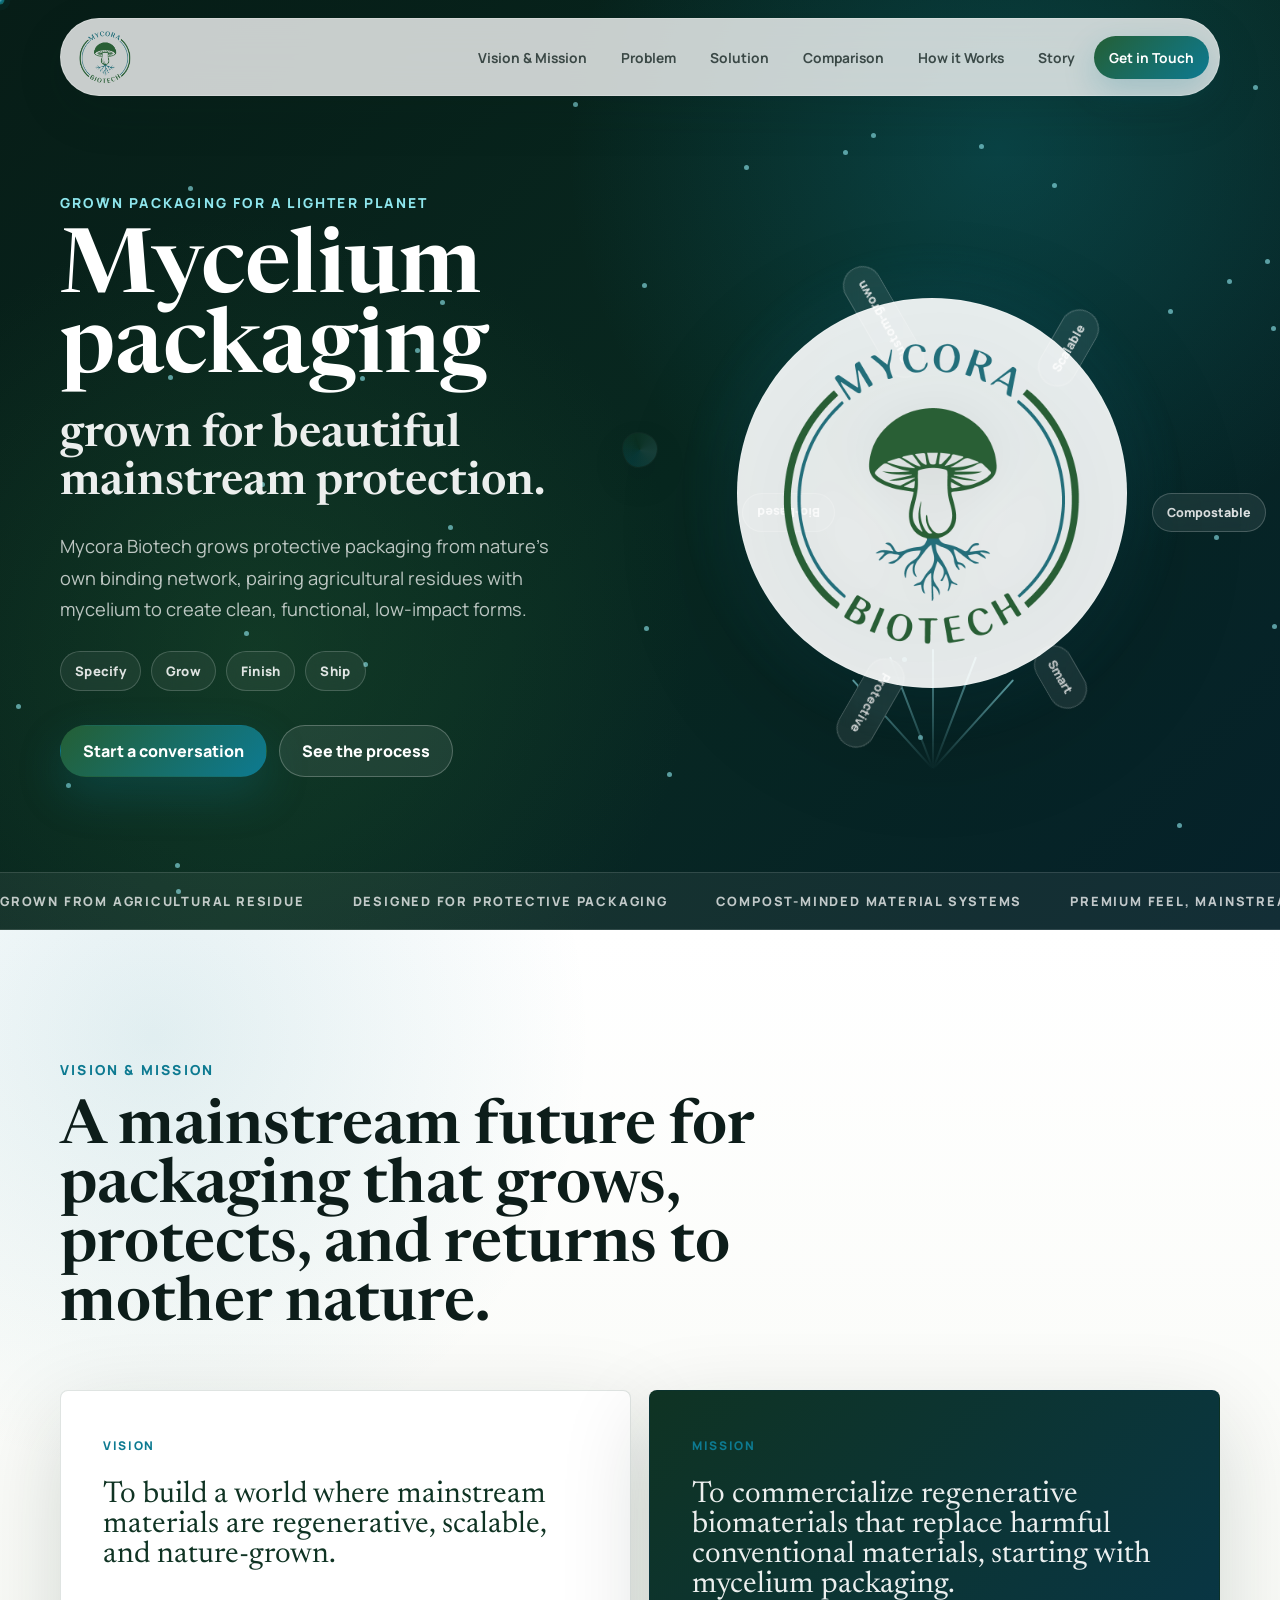
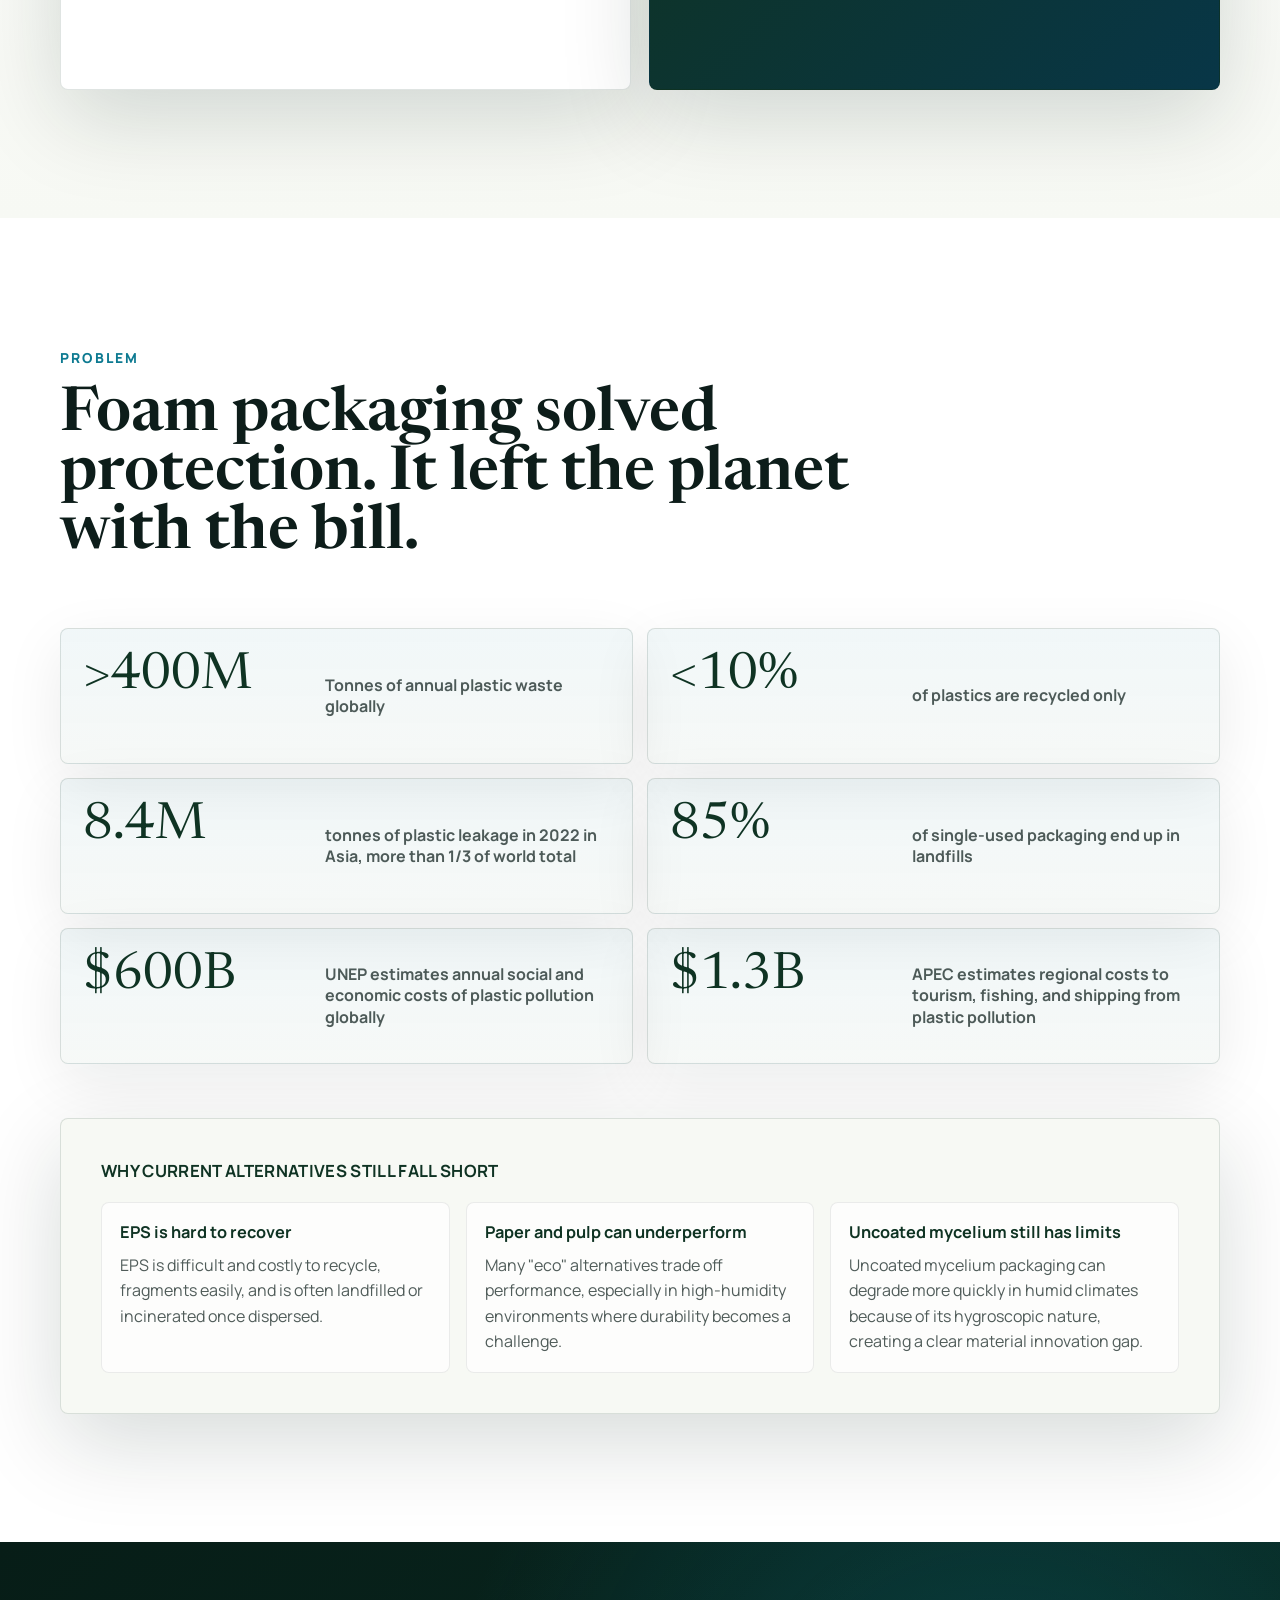
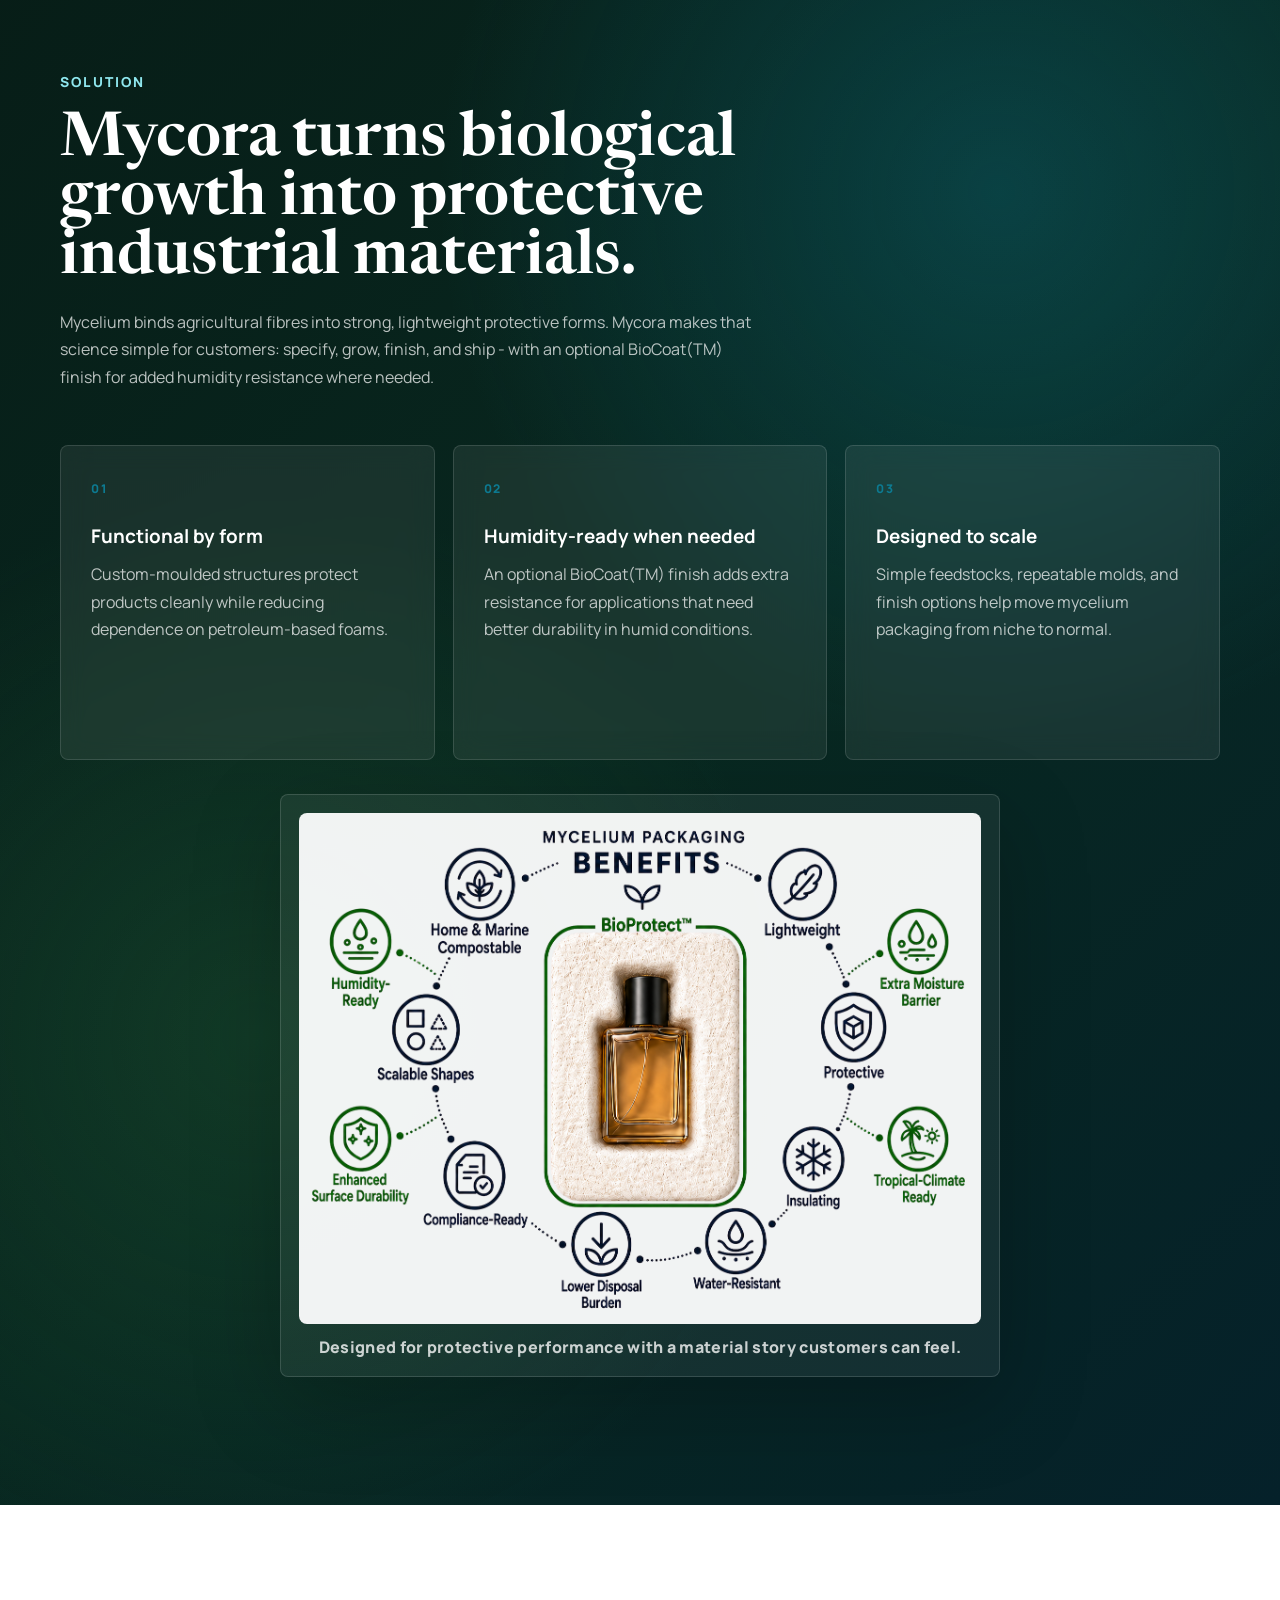
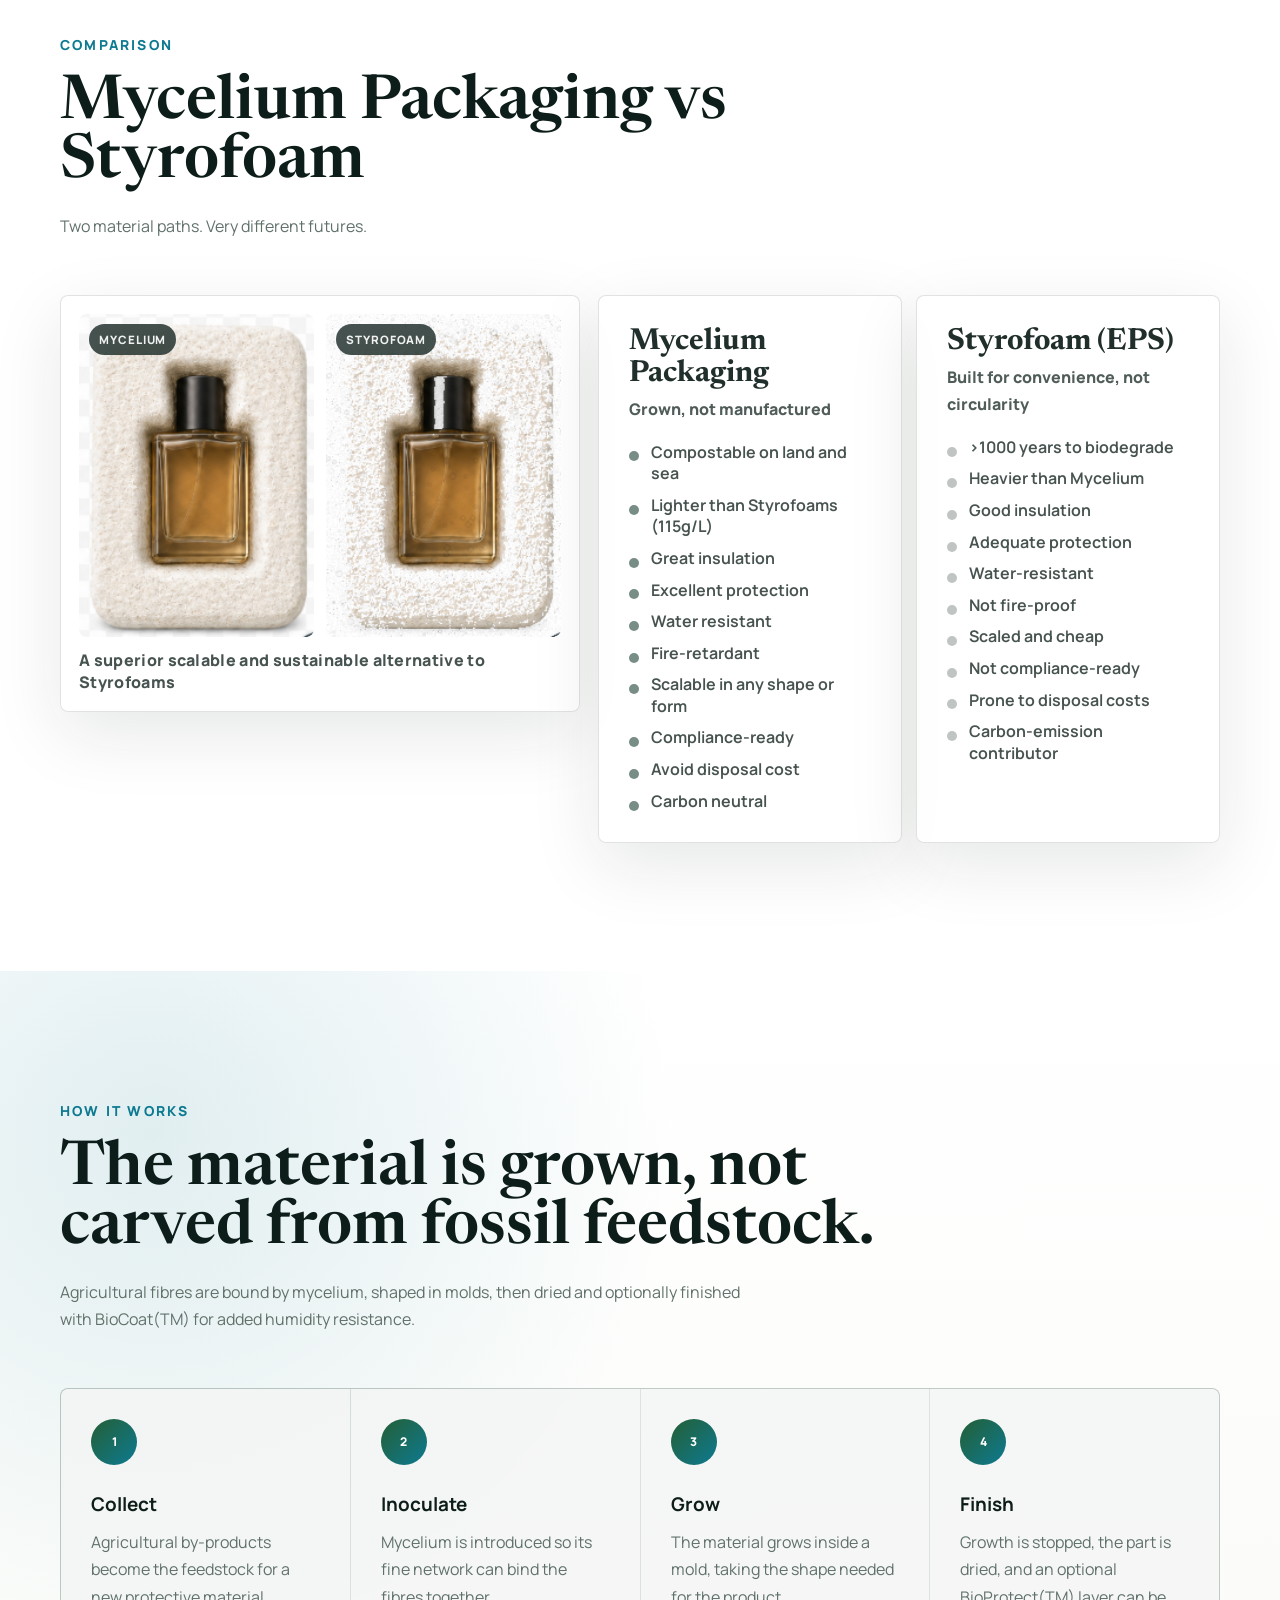
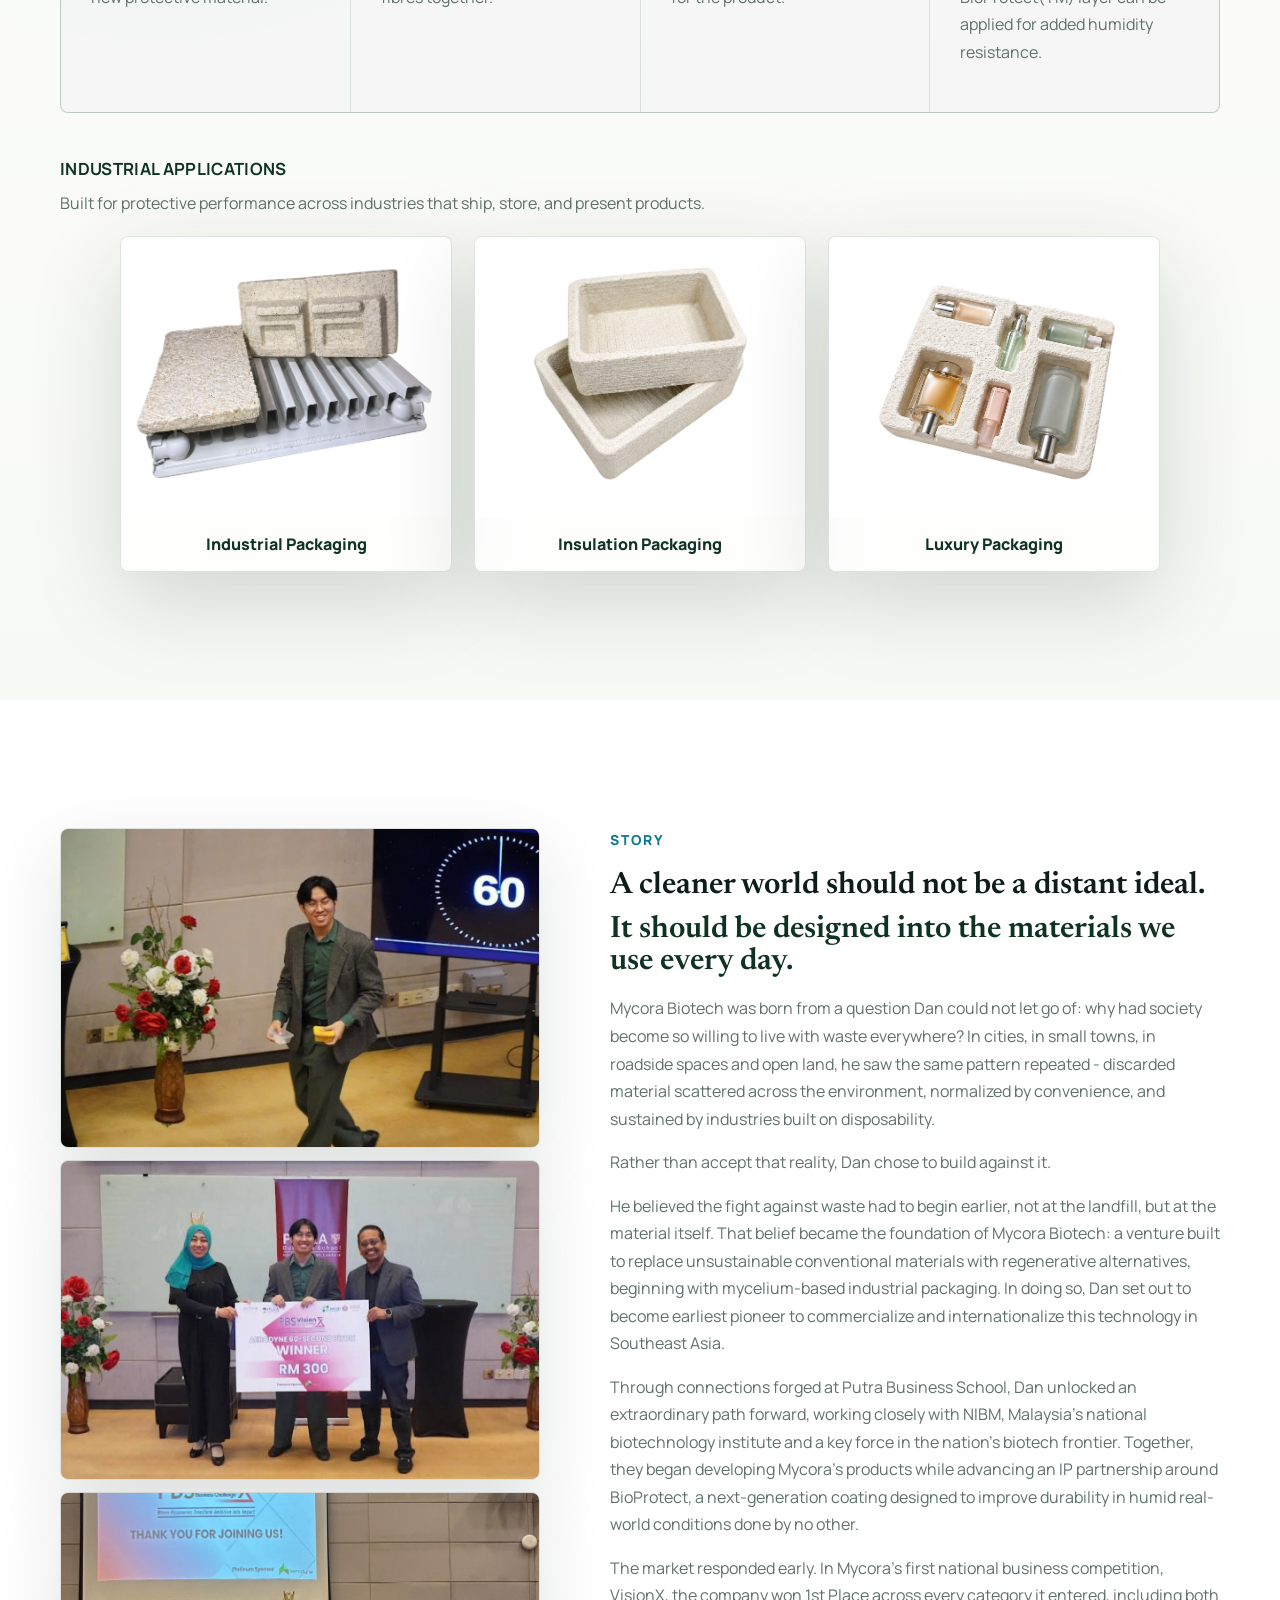
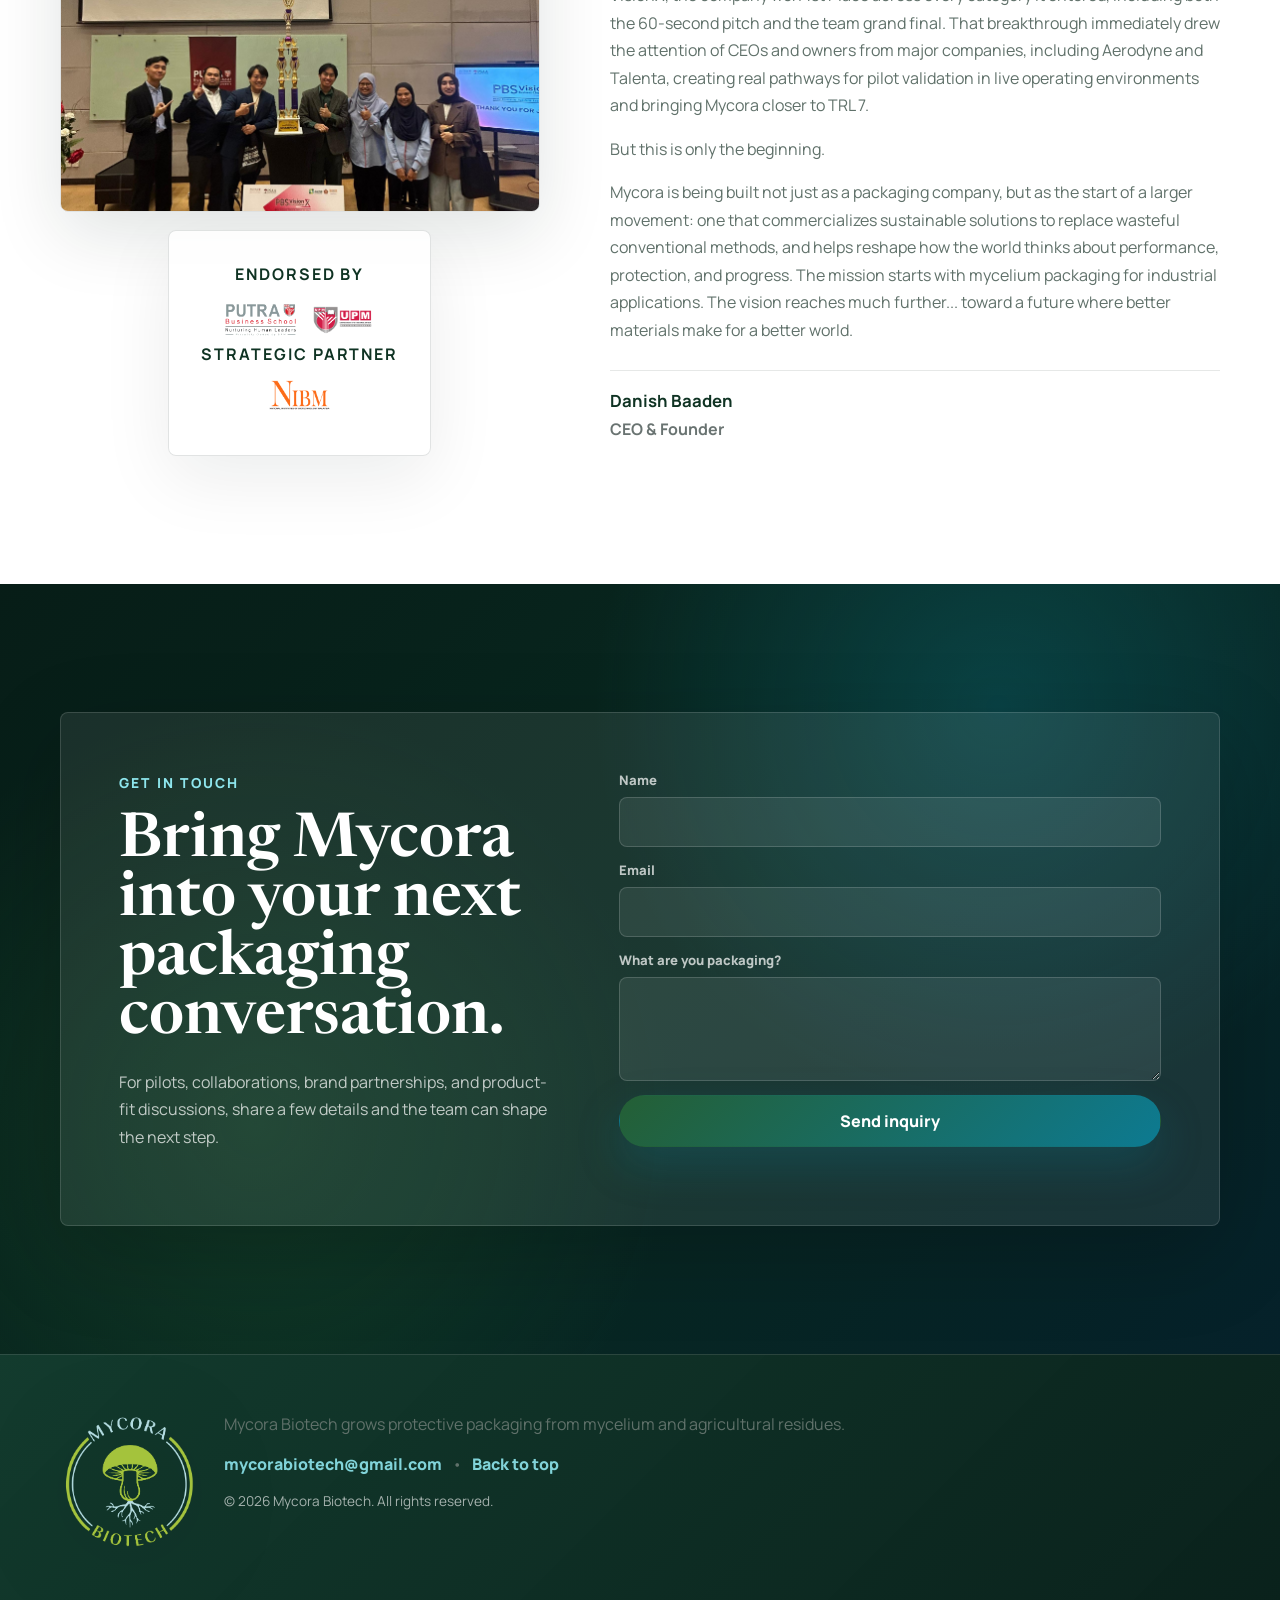
==== commit d7ce8554: "Update footer logo" ====
--- a/docs/index.html
+++ b/docs/index.html
@@ -444,7 +444,7 @@
 
     <footer class="site-footer">
       <div class="footer-inner">
-        <img class="footer-mark" src="assets/mycora-logo.png" alt="Mycora Biotech" />
+        <img class="footer-mark" src="assets/mycora-secondary-logo.png" alt="Mycora Biotech" />
         <div class="footer-meta">
           <p>Mycora Biotech grows protective packaging from mycelium and agricultural residues.</p>
           <p class="footer-links">
